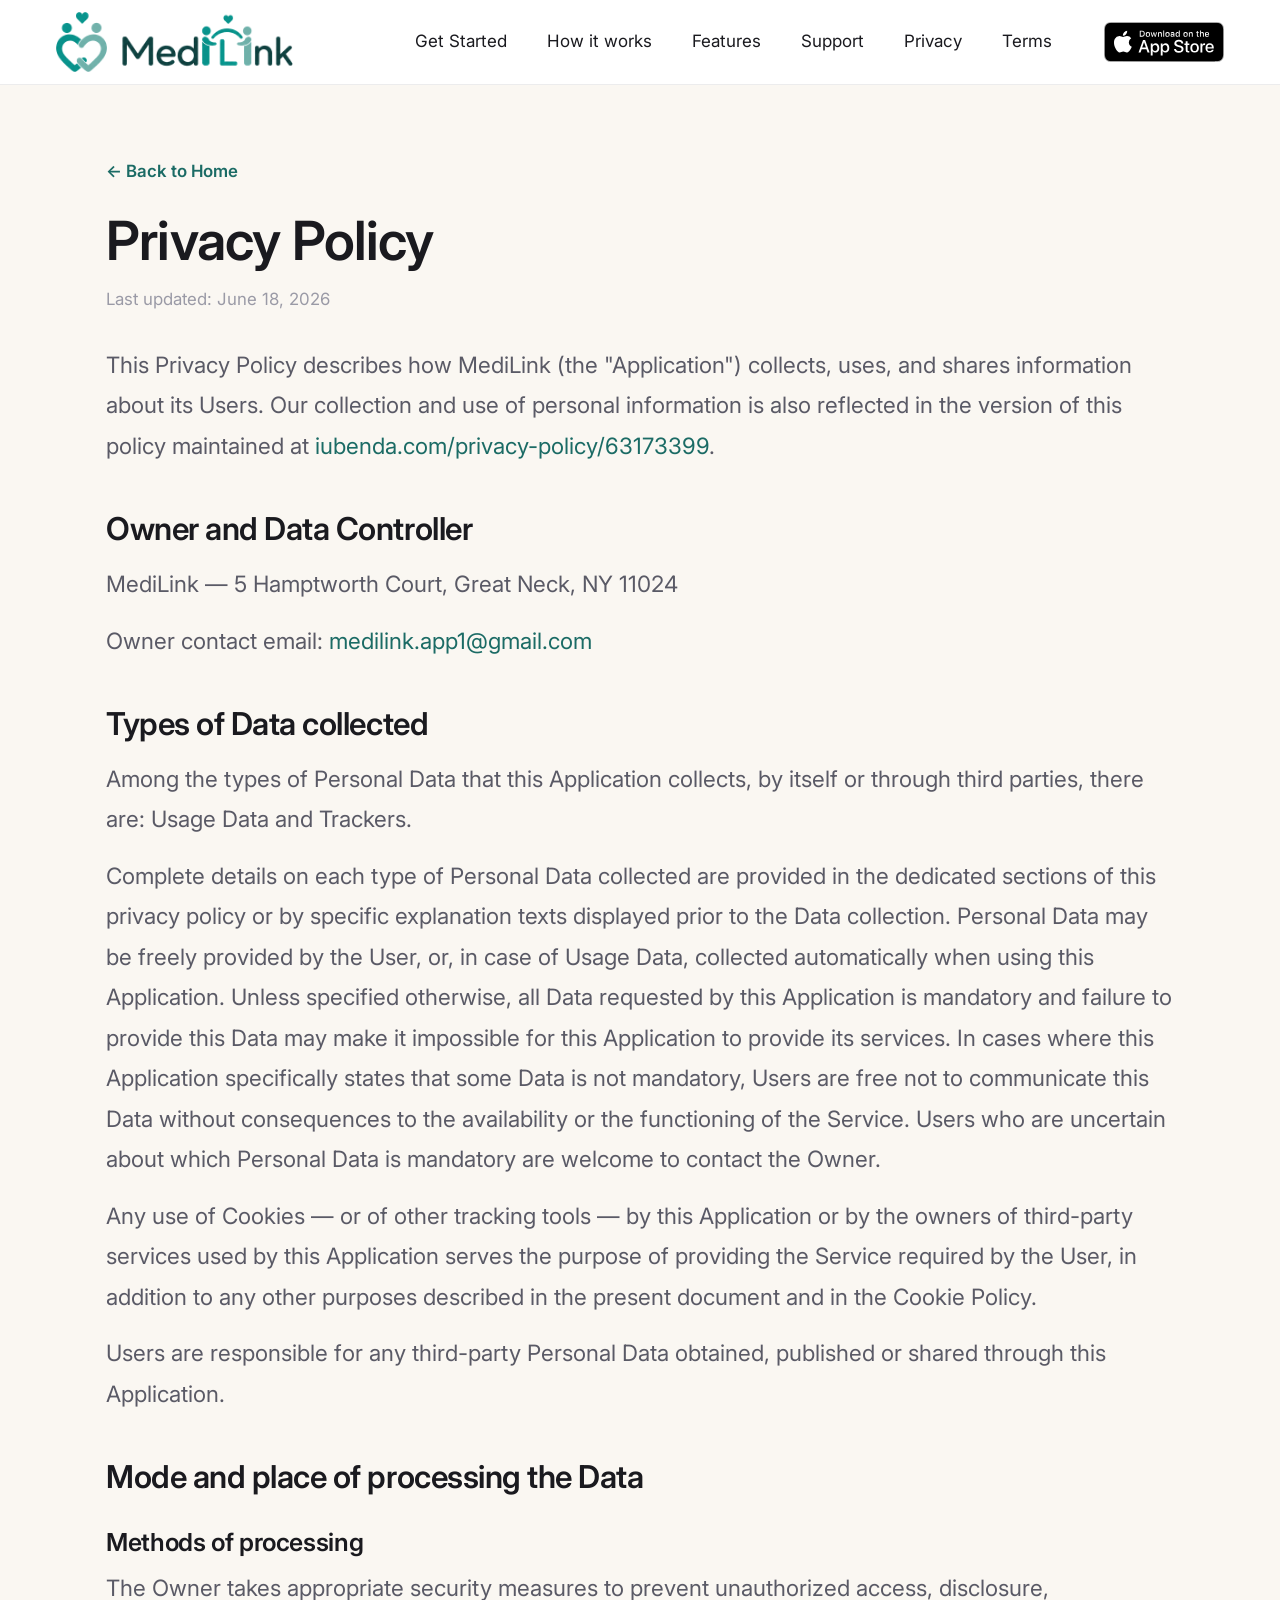
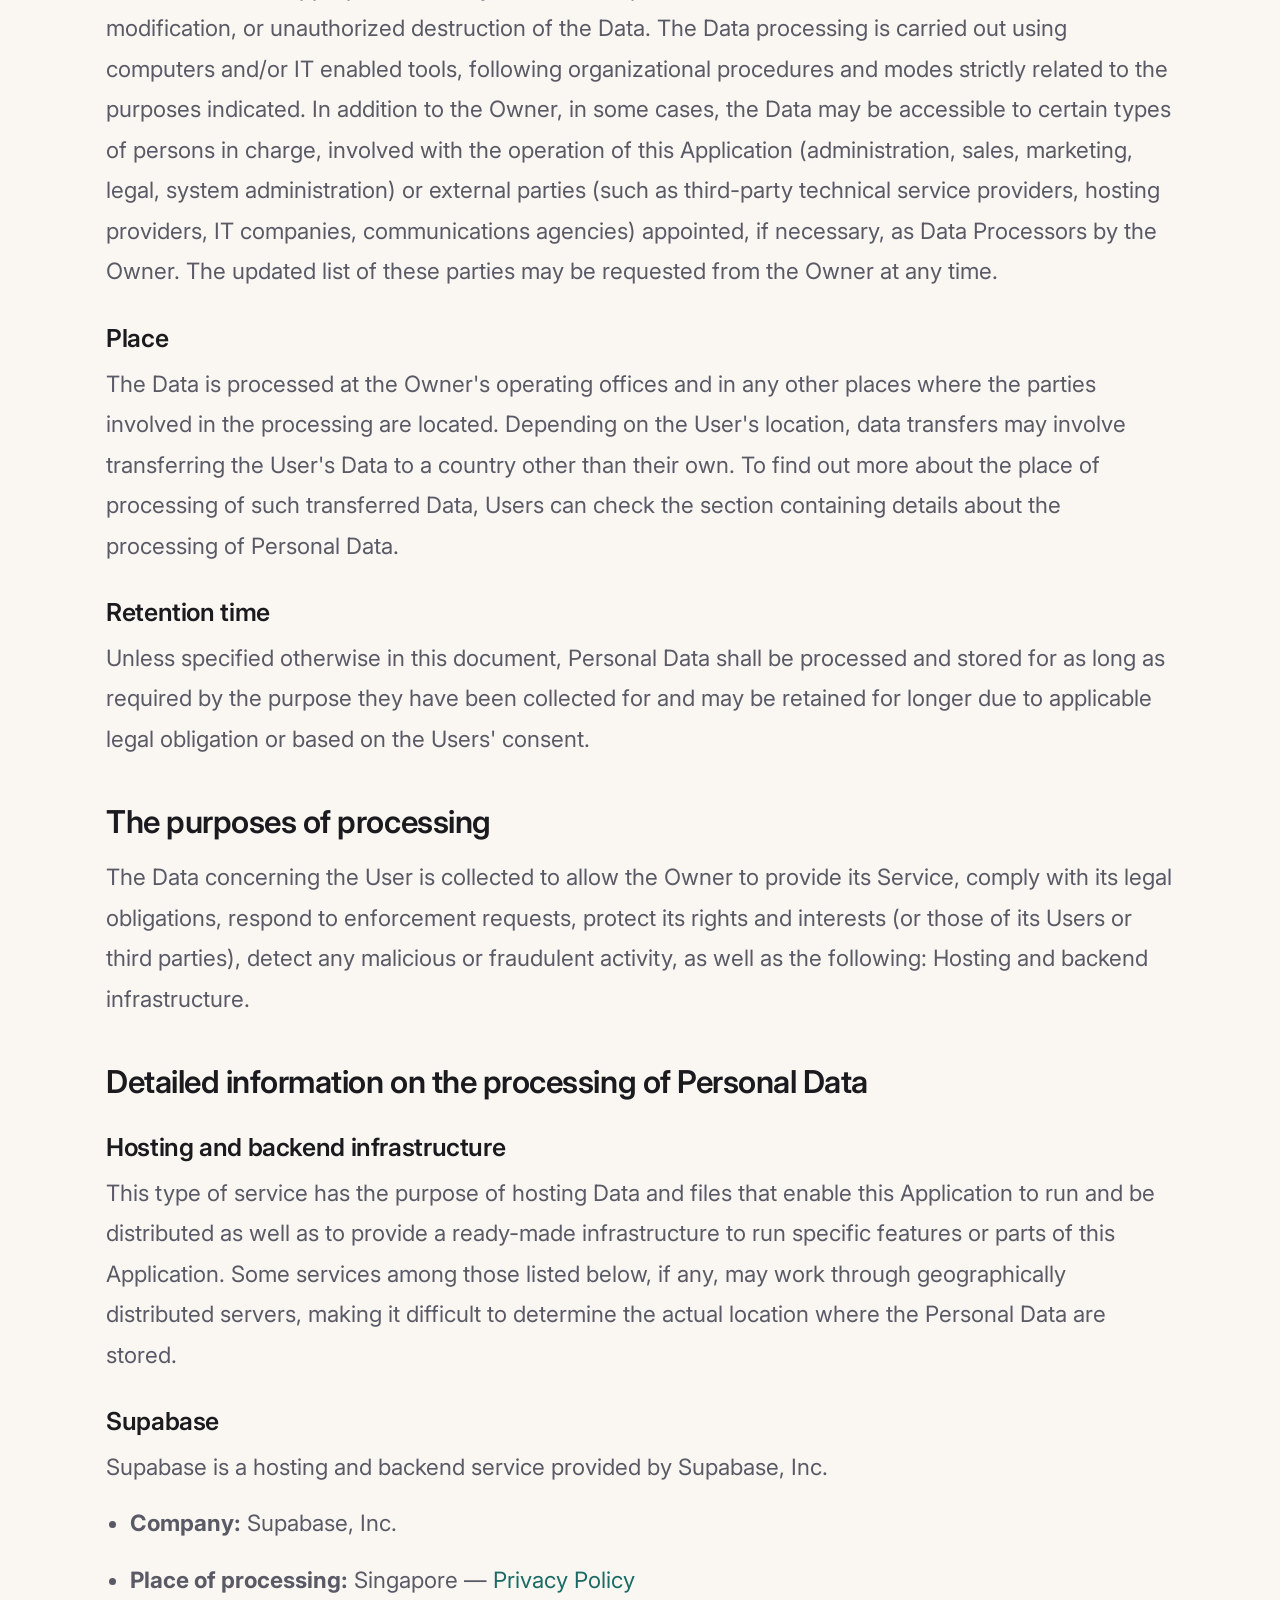
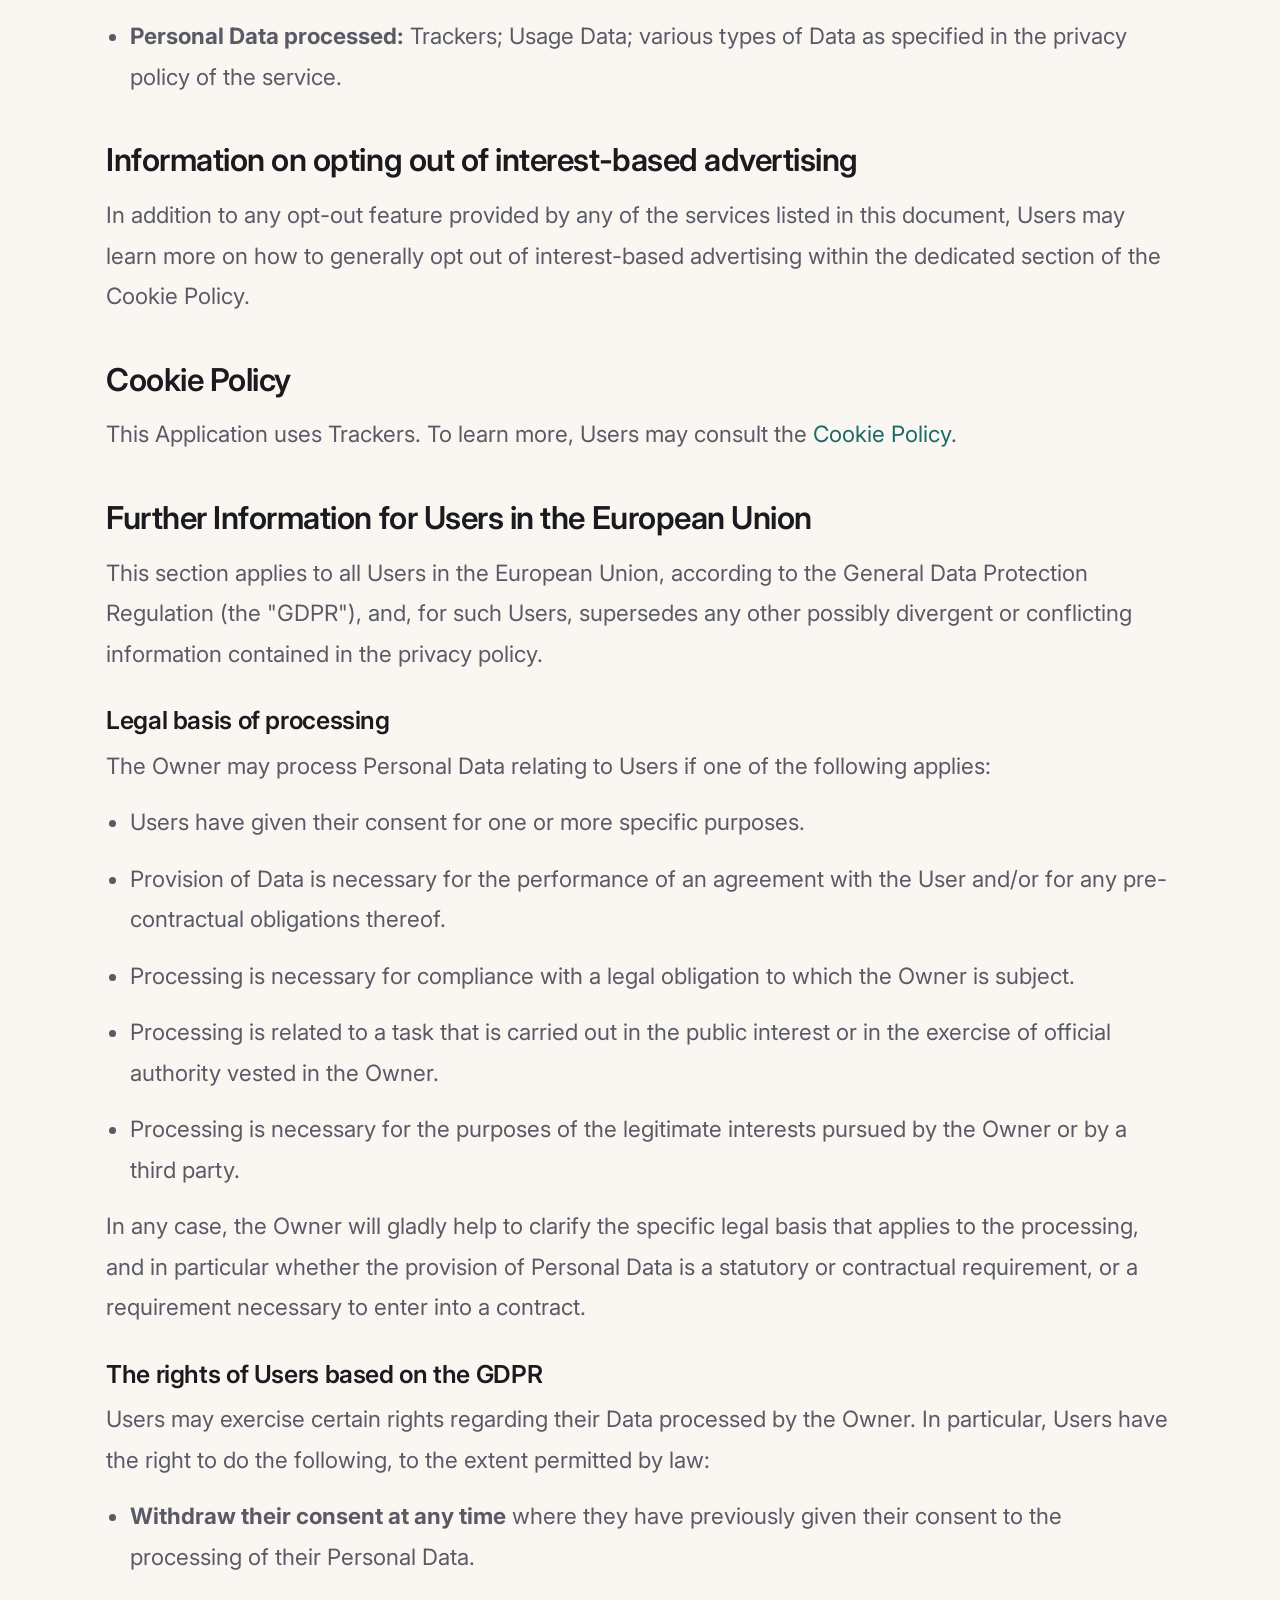
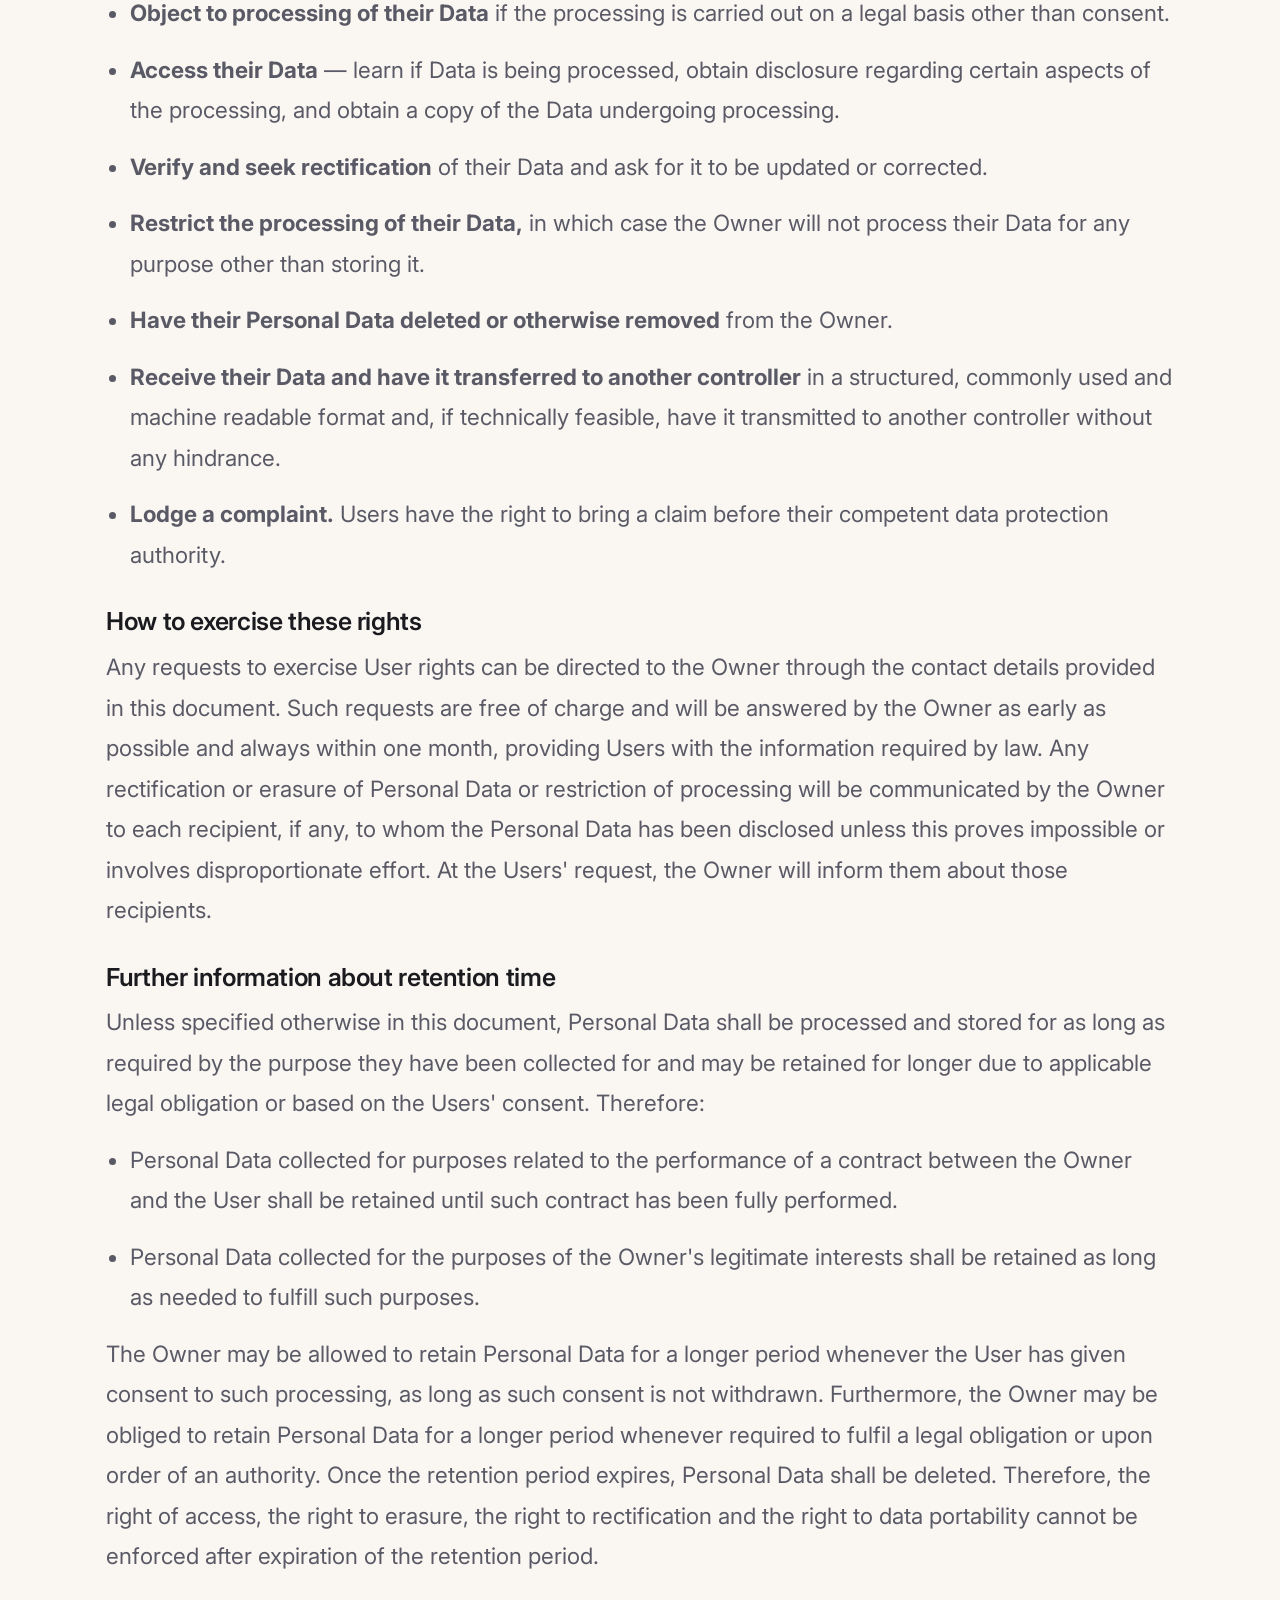
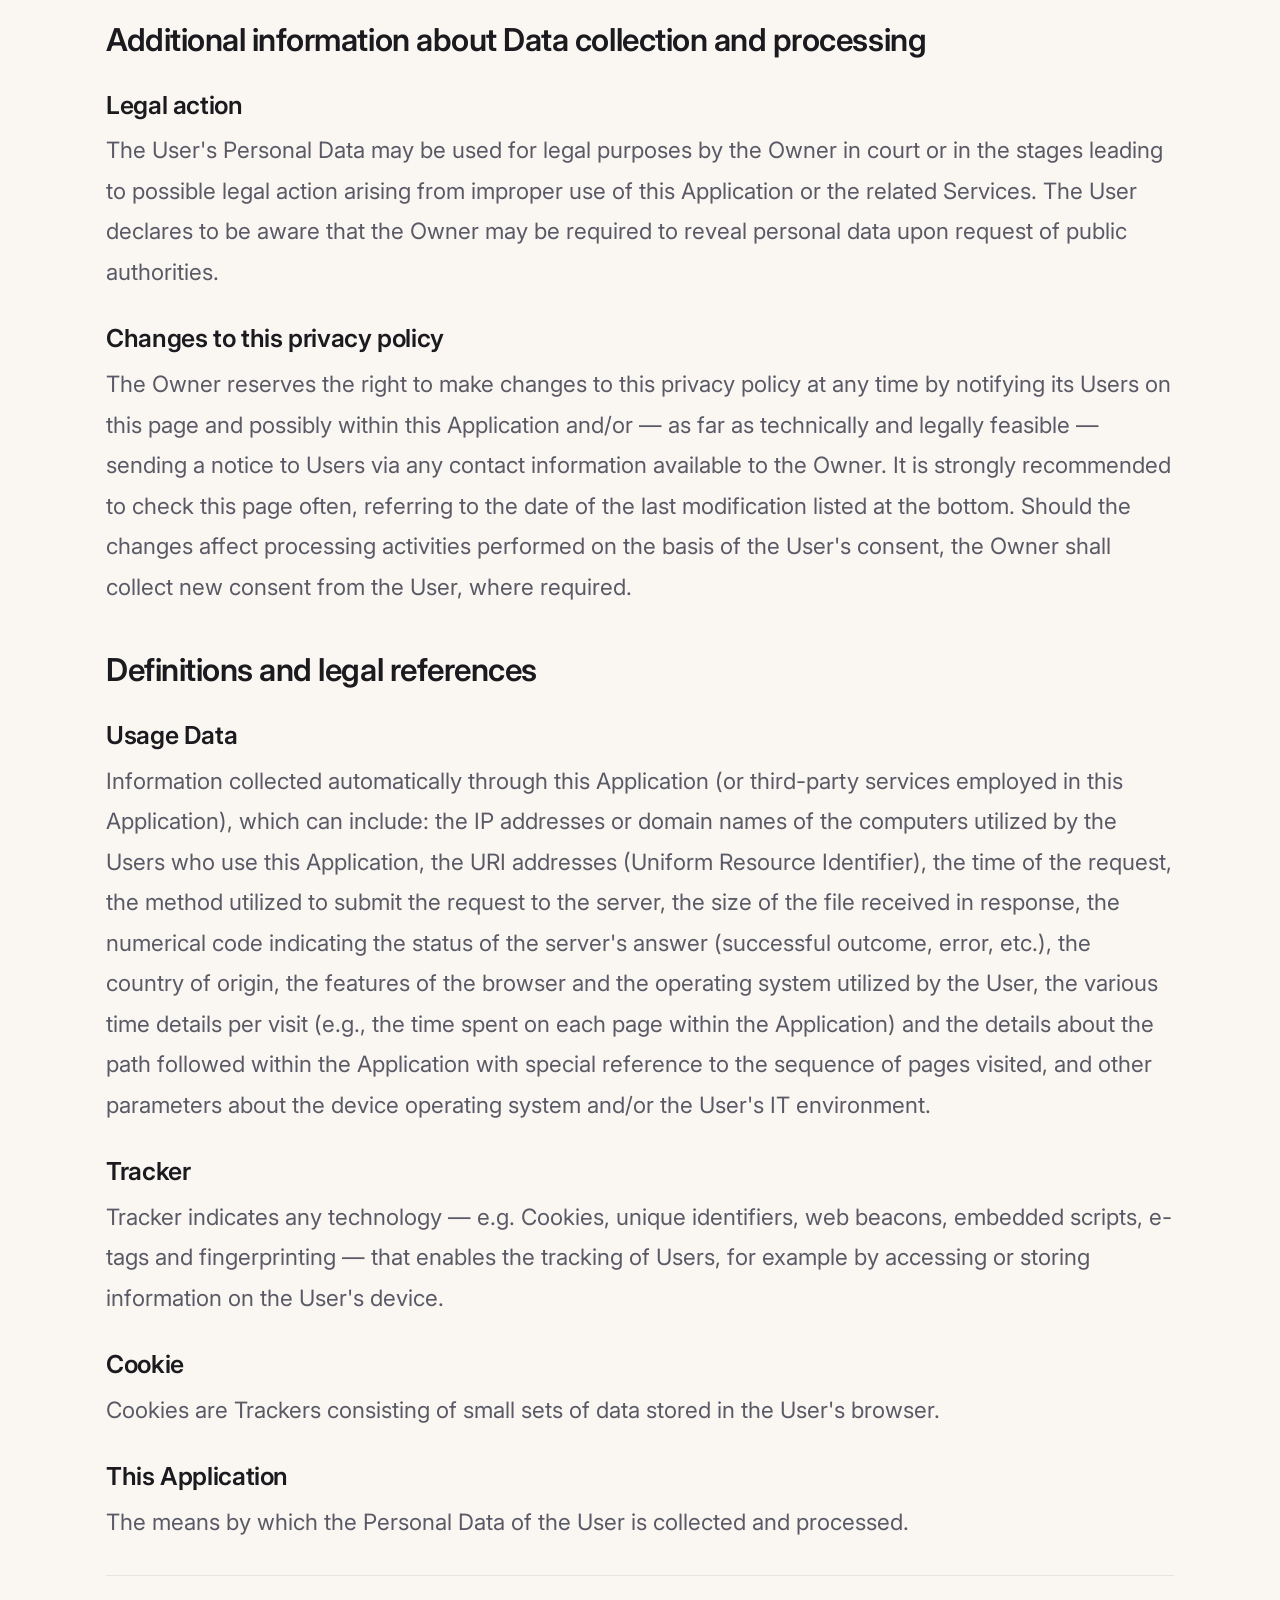
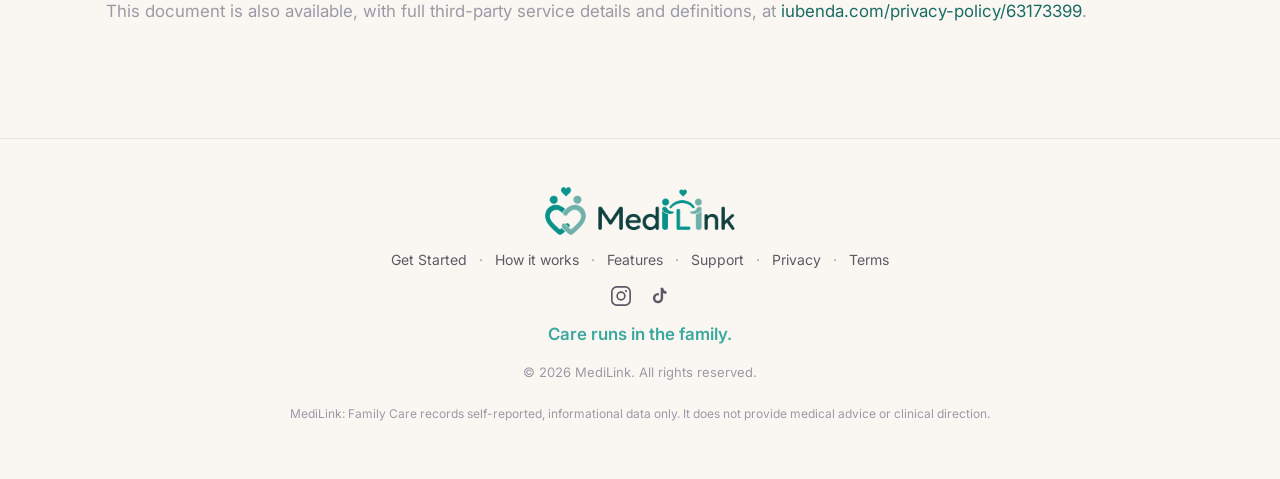
==== privacy.html @ 64e8060a "Initial commit" ====
<!DOCTYPE html>
<html lang="en">
<head>
  <meta charset="UTF-8" />
  <meta name="viewport" content="width=device-width, initial-scale=1.0" />
  <title>Privacy Policy — MediLink: Family Care</title>
  <meta name="description" content="Privacy Policy for MediLink: Family Care." />
  <link rel="preconnect" href="https://fonts.googleapis.com" />
  <link rel="preconnect" href="https://fonts.gstatic.com" crossorigin />
  <link href="https://fonts.googleapis.com/css2?family=DM+Serif+Display:ital@0;1&family=Inter:wght@400;500;600&display=swap" rel="stylesheet" />
  <link rel="stylesheet" href="style.css" />
</head>
<body>

  <!-- ===== Branded header ===== -->
  <header class="site-header">
    <div class="container nav">
      <a href="index.html" class="brand"><img src="logo.png?v=2" alt="MediLink" class="nav-logo"></a>
      <nav class="nav-links">
        <a href="index.html#get-started">Get Started</a>
        <a href="index.html#how">How it works</a>
        <a href="index.html#why">Features</a>
        <a href="support.html">Support</a>
        <a href="privacy.html">Privacy</a>
        <a href="terms.html">Terms</a>
      </nav>
      <a href="index.html#download" class="app-store-badge nav-cta"><img src="app-store-badge.svg" alt="Download on the App Store" style="height: 40px; width: auto; display: block;"></a>
    </div>
  </header>

  <main class="legal-main">
    <a href="index.html" class="back-home">← Back to Home</a>
    <h1>Privacy Policy</h1>
    <p class="legal-meta">Last updated: June 18, 2026</p>

    <div id="legal-content">

      <p>This Privacy Policy describes how MediLink (the "Application") collects, uses, and shares information about its Users. Our collection and use of personal information is also reflected in the version of this policy maintained at <a href="https://www.iubenda.com/privacy-policy/63173399" target="_blank" rel="noopener">iubenda.com/privacy-policy/63173399</a>.</p>

      <h2>Owner and Data Controller</h2>
      <p>MediLink — 5 Hamptworth Court, Great Neck, NY 11024</p>
      <p>Owner contact email: <a href="mailto:medilink.app1@gmail.com">medilink.app1@gmail.com</a></p>

      <h2>Types of Data collected</h2>
      <p>Among the types of Personal Data that this Application collects, by itself or through third parties, there are: Usage Data and Trackers.</p>
      <p>Complete details on each type of Personal Data collected are provided in the dedicated sections of this privacy policy or by specific explanation texts displayed prior to the Data collection. Personal Data may be freely provided by the User, or, in case of Usage Data, collected automatically when using this Application. Unless specified otherwise, all Data requested by this Application is mandatory and failure to provide this Data may make it impossible for this Application to provide its services. In cases where this Application specifically states that some Data is not mandatory, Users are free not to communicate this Data without consequences to the availability or the functioning of the Service. Users who are uncertain about which Personal Data is mandatory are welcome to contact the Owner.</p>
      <p>Any use of Cookies — or of other tracking tools — by this Application or by the owners of third-party services used by this Application serves the purpose of providing the Service required by the User, in addition to any other purposes described in the present document and in the Cookie Policy.</p>
      <p>Users are responsible for any third-party Personal Data obtained, published or shared through this Application.</p>

      <h2>Mode and place of processing the Data</h2>
      <h3>Methods of processing</h3>
      <p>The Owner takes appropriate security measures to prevent unauthorized access, disclosure, modification, or unauthorized destruction of the Data. The Data processing is carried out using computers and/or IT enabled tools, following organizational procedures and modes strictly related to the purposes indicated. In addition to the Owner, in some cases, the Data may be accessible to certain types of persons in charge, involved with the operation of this Application (administration, sales, marketing, legal, system administration) or external parties (such as third-party technical service providers, hosting providers, IT companies, communications agencies) appointed, if necessary, as Data Processors by the Owner. The updated list of these parties may be requested from the Owner at any time.</p>
      <h3>Place</h3>
      <p>The Data is processed at the Owner's operating offices and in any other places where the parties involved in the processing are located. Depending on the User's location, data transfers may involve transferring the User's Data to a country other than their own. To find out more about the place of processing of such transferred Data, Users can check the section containing details about the processing of Personal Data.</p>
      <h3>Retention time</h3>
      <p>Unless specified otherwise in this document, Personal Data shall be processed and stored for as long as required by the purpose they have been collected for and may be retained for longer due to applicable legal obligation or based on the Users' consent.</p>

      <h2>The purposes of processing</h2>
      <p>The Data concerning the User is collected to allow the Owner to provide its Service, comply with its legal obligations, respond to enforcement requests, protect its rights and interests (or those of its Users or third parties), detect any malicious or fraudulent activity, as well as the following: Hosting and backend infrastructure.</p>

      <h2>Detailed information on the processing of Personal Data</h2>
      <h3>Hosting and backend infrastructure</h3>
      <p>This type of service has the purpose of hosting Data and files that enable this Application to run and be distributed as well as to provide a ready-made infrastructure to run specific features or parts of this Application. Some services among those listed below, if any, may work through geographically distributed servers, making it difficult to determine the actual location where the Personal Data are stored.</p>
      <h3>Supabase</h3>
      <p>Supabase is a hosting and backend service provided by Supabase, Inc.</p>
      <ul>
        <li><strong>Company:</strong> Supabase, Inc.</li>
        <li><strong>Place of processing:</strong> Singapore — <a href="https://supabase.com/privacy" target="_blank" rel="noopener">Privacy Policy</a></li>
        <li><strong>Personal Data processed:</strong> Trackers; Usage Data; various types of Data as specified in the privacy policy of the service.</li>
      </ul>

      <h2>Information on opting out of interest-based advertising</h2>
      <p>In addition to any opt-out feature provided by any of the services listed in this document, Users may learn more on how to generally opt out of interest-based advertising within the dedicated section of the Cookie Policy.</p>

      <h2>Cookie Policy</h2>
      <p>This Application uses Trackers. To learn more, Users may consult the <a href="https://www.iubenda.com/privacy-policy/63173399/cookie-policy" target="_blank" rel="noopener">Cookie Policy</a>.</p>

      <h2>Further Information for Users in the European Union</h2>
      <p>This section applies to all Users in the European Union, according to the General Data Protection Regulation (the "GDPR"), and, for such Users, supersedes any other possibly divergent or conflicting information contained in the privacy policy.</p>
      <h3>Legal basis of processing</h3>
      <p>The Owner may process Personal Data relating to Users if one of the following applies:</p>
      <ul>
        <li>Users have given their consent for one or more specific purposes.</li>
        <li>Provision of Data is necessary for the performance of an agreement with the User and/or for any pre-contractual obligations thereof.</li>
        <li>Processing is necessary for compliance with a legal obligation to which the Owner is subject.</li>
        <li>Processing is related to a task that is carried out in the public interest or in the exercise of official authority vested in the Owner.</li>
        <li>Processing is necessary for the purposes of the legitimate interests pursued by the Owner or by a third party.</li>
      </ul>
      <p>In any case, the Owner will gladly help to clarify the specific legal basis that applies to the processing, and in particular whether the provision of Personal Data is a statutory or contractual requirement, or a requirement necessary to enter into a contract.</p>
      <h3>The rights of Users based on the GDPR</h3>
      <p>Users may exercise certain rights regarding their Data processed by the Owner. In particular, Users have the right to do the following, to the extent permitted by law:</p>
      <ul>
        <li><strong>Withdraw their consent at any time</strong> where they have previously given their consent to the processing of their Personal Data.</li>
        <li><strong>Object to processing of their Data</strong> if the processing is carried out on a legal basis other than consent.</li>
        <li><strong>Access their Data</strong> — learn if Data is being processed, obtain disclosure regarding certain aspects of the processing, and obtain a copy of the Data undergoing processing.</li>
        <li><strong>Verify and seek rectification</strong> of their Data and ask for it to be updated or corrected.</li>
        <li><strong>Restrict the processing of their Data,</strong> in which case the Owner will not process their Data for any purpose other than storing it.</li>
        <li><strong>Have their Personal Data deleted or otherwise removed</strong> from the Owner.</li>
        <li><strong>Receive their Data and have it transferred to another controller</strong> in a structured, commonly used and machine readable format and, if technically feasible, have it transmitted to another controller without any hindrance.</li>
        <li><strong>Lodge a complaint.</strong> Users have the right to bring a claim before their competent data protection authority.</li>
      </ul>
      <h3>How to exercise these rights</h3>
      <p>Any requests to exercise User rights can be directed to the Owner through the contact details provided in this document. Such requests are free of charge and will be answered by the Owner as early as possible and always within one month, providing Users with the information required by law. Any rectification or erasure of Personal Data or restriction of processing will be communicated by the Owner to each recipient, if any, to whom the Personal Data has been disclosed unless this proves impossible or involves disproportionate effort. At the Users' request, the Owner will inform them about those recipients.</p>
      <h3>Further information about retention time</h3>
      <p>Unless specified otherwise in this document, Personal Data shall be processed and stored for as long as required by the purpose they have been collected for and may be retained for longer due to applicable legal obligation or based on the Users' consent. Therefore:</p>
      <ul>
        <li>Personal Data collected for purposes related to the performance of a contract between the Owner and the User shall be retained until such contract has been fully performed.</li>
        <li>Personal Data collected for the purposes of the Owner's legitimate interests shall be retained as long as needed to fulfill such purposes.</li>
      </ul>
      <p>The Owner may be allowed to retain Personal Data for a longer period whenever the User has given consent to such processing, as long as such consent is not withdrawn. Furthermore, the Owner may be obliged to retain Personal Data for a longer period whenever required to fulfil a legal obligation or upon order of an authority. Once the retention period expires, Personal Data shall be deleted. Therefore, the right of access, the right to erasure, the right to rectification and the right to data portability cannot be enforced after expiration of the retention period.</p>

      <h2>Additional information about Data collection and processing</h2>
      <h3>Legal action</h3>
      <p>The User's Personal Data may be used for legal purposes by the Owner in court or in the stages leading to possible legal action arising from improper use of this Application or the related Services. The User declares to be aware that the Owner may be required to reveal personal data upon request of public authorities.</p>
      <h3>Changes to this privacy policy</h3>
      <p>The Owner reserves the right to make changes to this privacy policy at any time by notifying its Users on this page and possibly within this Application and/or — as far as technically and legally feasible — sending a notice to Users via any contact information available to the Owner. It is strongly recommended to check this page often, referring to the date of the last modification listed at the bottom. Should the changes affect processing activities performed on the basis of the User's consent, the Owner shall collect new consent from the User, where required.</p>

      <h2>Definitions and legal references</h2>
      <h3>Usage Data</h3>
      <p>Information collected automatically through this Application (or third-party services employed in this Application), which can include: the IP addresses or domain names of the computers utilized by the Users who use this Application, the URI addresses (Uniform Resource Identifier), the time of the request, the method utilized to submit the request to the server, the size of the file received in response, the numerical code indicating the status of the server's answer (successful outcome, error, etc.), the country of origin, the features of the browser and the operating system utilized by the User, the various time details per visit (e.g., the time spent on each page within the Application) and the details about the path followed within the Application with special reference to the sequence of pages visited, and other parameters about the device operating system and/or the User's IT environment.</p>
      <h3>Tracker</h3>
      <p>Tracker indicates any technology — e.g. Cookies, unique identifiers, web beacons, embedded scripts, e-tags and fingerprinting — that enables the tracking of Users, for example by accessing or storing information on the User's device.</p>
      <h3>Cookie</h3>
      <p>Cookies are Trackers consisting of small sets of data stored in the User's browser.</p>
      <h3>This Application</h3>
      <p>The means by which the Personal Data of the User is collected and processed.</p>

      <p class="legal-source">This document is also available, with full third-party service details and definitions, at <a href="https://www.iubenda.com/privacy-policy/63173399" target="_blank" rel="noopener">iubenda.com/privacy-policy/63173399</a>.</p>

    </div>
  </main>

  <!-- ===== Footer ===== -->
  <footer class="site-footer">
    <div class="container footer-inner">
      <div class="footer-brand"><img src="logo.png?v=2" alt="MediLink: Family Care" class="footer-logo" /></div>
      <div class="footer-links">
        <a href="index.html#get-started">Get Started</a>
        <span aria-hidden="true">·</span>
        <a href="index.html#how">How it works</a>
        <span aria-hidden="true">·</span>
        <a href="index.html#why">Features</a>
        <span aria-hidden="true">·</span>
        <a href="support.html">Support</a>
        <span aria-hidden="true">·</span>
        <a href="privacy.html">Privacy</a>
        <span aria-hidden="true">·</span>
        <a href="terms.html">Terms</a>
      </div>
      <div class="footer-social">
        <a href="https://www.instagram.com/medilinkapp_?igsh=MXVrNnhsc3F5cW9yNw%3D%3D&utm_source=qr" target="_blank" rel="noopener" aria-label="MediLink on Instagram">
          <svg viewBox="0 0 24 24" fill="none" xmlns="http://www.w3.org/2000/svg" aria-hidden="true"><rect x="2" y="2" width="20" height="20" rx="5.5" stroke="currentColor" stroke-width="1.8"/><circle cx="12" cy="12" r="4.2" stroke="currentColor" stroke-width="1.8"/><circle cx="17.4" cy="6.6" r="1.2" fill="currentColor"/></svg>
        </a>
        <a href="https://www.tiktok.com/@medilinkapp" target="_blank" rel="noopener" aria-label="MediLink on TikTok">
          <svg viewBox="0 0 24 24" fill="currentColor" xmlns="http://www.w3.org/2000/svg" aria-hidden="true"><path d="M16.5 3c.3 2.1 1.6 3.7 3.7 4v2.6c-1.3.1-2.6-.3-3.7-1v5.7a5.6 5.6 0 1 1-5.6-5.6c.3 0 .6 0 .9.1v2.7a2.9 2.9 0 1 0 2 2.8V3h2.7z"/></svg>
        </a>
      </div>
      <p class="footer-tagline">Care runs in the family.</p>
      <p class="footer-copy">© 2026 MediLink. All rights reserved.</p>
      <p class="disclaimer">MediLink: Family Care records self-reported, informational data only. It does not provide medical advice or clinical direction.</p>
    </div>
  </footer>

</body>
</html>
---- style.css ----
/* ===== MediLink: Family Care — Stylesheet (Cal AI-style redesign) ===== */

:root {
  --accent: #3BA89F;
  --accent-soft: #F0FAF9;
  --accent-ink: #1B6B65;
  --bg: #FAF7F2;
  --ink: #1A1A1F;
  --white: #FFFFFF;
  --text-primary: #1A1A1F;
  --text-secondary: #5A5A66;
  --text-tertiary: #9A9AA6;
  --border: rgba(20, 20, 30, 0.08);
  --border-dark: rgba(255, 255, 255, 0.08);

  --radius: 16px;
  --shadow: 0 1px 3px rgba(20, 20, 30, 0.04), 0 4px 16px rgba(20, 20, 30, 0.04);
  --max-width: 1440px;
}

/* ===== Reset ===== */
*,
*::before,
*::after {
  box-sizing: border-box;
  margin: 0;
  padding: 0;
}

html {
  scroll-behavior: smooth;
  font-size: 18px;
}

body {
  font-family: 'Inter', -apple-system, BlinkMacSystemFont, 'Segoe UI', sans-serif;
  font-weight: 400;
  background-color: var(--bg);
  color: var(--text-primary);
  line-height: 1.6;
  -webkit-font-smoothing: antialiased;
  text-rendering: optimizeLegibility;
}

h1, h2, h3, h4 {
  font-weight: 600;
  line-height: 1.2;
  color: var(--text-primary);
  letter-spacing: -0.015em;
}

p {
  color: var(--text-secondary);
}

a {
  color: var(--accent-ink);
  text-decoration: none;
}

a:hover {
  text-decoration: underline;
}

/* ===== Layout helpers ===== */
.container {
  width: 100%;
  max-width: var(--max-width);
  margin: 0 auto;
  padding: 0 56px;
}

section {
  padding: 80px 0;
}

.section-head {
  max-width: 620px;
  margin: 0 0 48px;
}

.section-head--left {
  text-align: left;
}

.section-head h2 {
  font-size: clamp(1.75rem, 3vw, 2.25rem);
  margin-bottom: 14px;
}

.section-head p {
  font-size: 1.125rem;
}

.eyebrow {
  display: inline-block;
  font-size: 0.8125rem;
  font-weight: 600;
  letter-spacing: 0.04em;
  text-transform: uppercase;
  color: var(--accent-ink);
  background-color: var(--accent-soft);
  padding: 6px 14px;
  border-radius: 999px;
  margin-bottom: 20px;
}

/* ===== Buttons ===== */
.btn {
  display: inline-flex;
  align-items: center;
  justify-content: center;
  gap: 10px;
  font-family: inherit;
  font-weight: 600;
  font-size: 1rem;
  padding: 14px 28px;
  border-radius: 12px;
  border: 1px solid transparent;
  cursor: pointer;
  transition: background-color 0.15s ease, transform 0.05s ease, border-color 0.15s ease, color 0.15s ease;
}

.btn:hover {
  text-decoration: none;
}

.btn-primary {
  background-color: var(--accent);
  color: var(--white);
}

.btn-primary:hover {
  background-color: var(--accent-ink);
}

.btn-primary:active {
  transform: translateY(1px);
}

.btn-outline {
  background-color: transparent;
  color: var(--accent-ink);
  border-color: var(--border);
}

.btn-outline:hover {
  border-color: var(--accent);
  background-color: var(--accent-soft);
}

.btn-cta-light {
  background-color: var(--ink);
  color: var(--white);
}

.btn-cta-light:hover {
  background-color: var(--accent);
  color: var(--white);
}

.btn-hero {
  width: 260px;
  height: 52px;
  font-size: 1rem;
}

.app-store-badge {
  display: inline-block;
  background: transparent;
  border: none;
  padding: 0;
  line-height: 0;
}

.app-store-badge:hover {
  text-decoration: none;
}

/* ===== Site header / nav (white) ===== */
.site-header {
  position: sticky;
  top: 0;
  left: 0;
  right: 0;
  z-index: 50;
  background-color: var(--white);
  border-bottom: 1px solid var(--border);
}

.nav {
  display: flex;
  align-items: center;
  justify-content: space-between;
  height: 84px;
  gap: 40px;
}

.brand {
  display: inline-flex;
  align-items: center;
}

.brand:hover {
  text-decoration: none;
}

.nav-logo {
  height: 60px;
  width: auto;
  display: block;
}

.footer-logo {
  height: 48px;
  width: auto;
  display: block;
}

.nav-links {
  display: flex;
  gap: 40px;
  margin-left: auto;
  margin-right: 12px;
}

.nav-links a {
  font-size: 17px;
  font-weight: 400;
  color: var(--text-primary);
}

.nav-links a:hover {
  color: var(--accent-ink);
  text-decoration: none;
}

.nav-cta {
  font-size: 0.9375rem;
  padding: 10px 20px;
  border-radius: 8px;
}

/* When the nav CTA is an App Store badge, drop the button box entirely. */
.nav-cta.app-store-badge {
  padding: 0;
  border-radius: 0;
  background: transparent;
}

/* ===== Hero (light cream, full-width) ===== */
.hero {
  position: relative;
  background-color: var(--bg);
  min-height: 90vh;
  display: flex;
  align-items: center;
  padding: 64px 0 80px;
  overflow: hidden;
  isolation: isolate;
}

/* Family photo: anchored to the right, cropped to the people */
.hero-photo {
  position: absolute;
  top: 0;
  right: 0;
  height: 100%;
  width: 46%;
  object-fit: cover;
  object-position: center center;
  z-index: 0;
}

/* Soft white fade so the photo blends into the background on the left */
.hero-fade {
  position: absolute;
  top: 0;
  right: 0;
  height: 100%;
  width: 46%;
  z-index: 1;
  pointer-events: none;
  background: linear-gradient(
    to right,
    var(--bg) 0%,
    rgba(250, 247, 242, 0.55) 10%,
    rgba(250, 247, 242, 0) 24%
  );
}

.hero-inner {
  position: relative;
  z-index: 2;
  display: block;
  width: 100%;
}

.hero-copy {
  max-width: min(54%, 760px);
}

.proof-pill {
  display: inline-block;
  background-color: rgba(20, 20, 30, 0.06);
  color: var(--text-primary);
  font-size: 13px;
  border-radius: 999px;
  padding: 6px 16px;
  margin-bottom: 28px;
}

.hero h1 {
  font-family: 'DM Serif Display', Georgia, serif;
  font-weight: 400;
  letter-spacing: -0.01em;
  font-size: clamp(40px, 6vw, 68px);
  line-height: 1.05;
  color: var(--ink);
  margin-bottom: 24px;
}

.hero .subhead {
  font-size: 18px;
  color: var(--text-secondary);
  max-width: 620px;
  margin-bottom: 36px;
}

.hero-cta {
  display: flex;
  flex-direction: column;
  align-items: flex-start;
  gap: 16px;
}

.hero-cta .note {
  font-size: 0.875rem;
  color: var(--text-tertiary);
}

/* ===== Reusable phone frame ===== */
.phone-frame img {
  display: block;
  width: 100%;
  height: auto;
}

.hero-visual {
  display: flex;
  justify-content: center;
}

.phone-frame--hero {
  width: 260px;
  border: 3px solid rgba(255, 255, 255, 0.15);
  border-radius: 40px;
  padding: 8px;
  background-color: #000;
  box-shadow: 0 40px 80px rgba(0, 0, 0, 0.5);
  transform: rotate(2deg);
}

.phone-frame--hero img {
  border-radius: 36px;
}

/* ===== Social proof bar ===== */
.proof-bar {
  background-color: var(--bg);
  border-top: 1px solid var(--border);
  border-bottom: 1px solid var(--border);
  padding: 0;
}

.proof-bar .container {
  height: 64px;
  display: flex;
  align-items: center;
  justify-content: center;
}

.proof-bar p {
  font-size: 14px;
  color: var(--text-secondary);
  text-align: center;
}

/* ===== Why MediLink section (white) ===== */
.why {
  background-color: var(--bg);
}

.why-head {
  text-align: center;
  margin-bottom: 48px;
}

.why-eyebrow {
  display: block;
  font-family: 'Inter', sans-serif;
  font-weight: 600;
  font-size: 22px;
  letter-spacing: 0.1em;
  color: #3BA89F;
  margin-bottom: 16px;
}

.why-title {
  font-family: 'DM Serif Display', Georgia, serif;
  font-weight: 400;
  font-size: 40px;
  line-height: 1.15;
  color: #1A1A1F;
  margin-bottom: 16px;
}

.why-sub {
  font-family: 'Inter', sans-serif;
  font-weight: 400;
  font-size: 17px;
  color: #5A5A66;
  max-width: 520px;
  margin: 0 auto;
}

.why-grid {
  display: grid;
  grid-template-columns: repeat(3, 1fr);
  gap: 24px;
}

.why-card {
  background-color: #FFFFFF;
  border-radius: 20px;
  padding: 36px;
  border: 1px solid rgba(20, 20, 30, 0.08);
  box-shadow: 0 4px 24px rgba(0, 0, 0, 0.06);
  transition: box-shadow 200ms ease, transform 200ms ease;
}

.why-card:hover {
  box-shadow: 0 8px 32px rgba(0, 0, 0, 0.10);
  transform: translateY(-4px);
}

.why-icon {
  display: inline-flex;
  align-items: center;
  justify-content: center;
  width: 56px;
  height: 56px;
  background-color: #F0FAF9;
  border-radius: 14px;
  margin-bottom: 20px;
}

.why-card-title {
  font-family: 'Inter', sans-serif;
  font-weight: 600;
  font-size: 18px;
  color: #1A1A1F;
  margin-bottom: 10px;
}

.why-card-desc {
  font-family: 'Inter', sans-serif;
  font-weight: 400;
  font-size: 15px;
  color: #5A5A66;
  line-height: 1.6;
}

@media (max-width: 768px) {
  .why-grid {
    grid-template-columns: 1fr;
  }

  .why-title {
    font-size: 32px;
  }

  .gs-steps {
    grid-template-columns: 1fr;
    gap: 40px;
    max-width: 360px;
  }

  /* hide the dashed connector when steps stack vertically */
  .gs-steps::before {
    display: none;
  }

  .tm-grid {
    grid-template-columns: 1fr;
    max-width: 440px;
  }
}

/* ===== How it works (cream) ===== */
.how {
  background-color: #FAF7F2;
}

.how-head {
  text-align: left;
  margin-bottom: 48px;
}

.how-eyebrow {
  display: block;
  font-weight: 600;
  font-size: 22px;
  letter-spacing: 0.1em;
  color: #3BA89F;
  margin-bottom: 16px;
}

.how-title {
  font-family: 'DM Serif Display', Georgia, serif;
  font-weight: 400;
  font-size: 40px;
  line-height: 1.15;
  color: #1A1A1F;
  margin-bottom: 16px;
}

.how-sub {
  font-weight: 400;
  font-size: 17px;
  line-height: 1.6;
  color: #5A5A66;
  max-width: 560px;
}

.how-steps {
  display: grid;
  grid-template-columns: repeat(4, 1fr);
  gap: 16px;
  width: 100%;
  margin: 0 auto;
}

.how-step {
  background-color: #FFFFFF;
  border: 1px solid rgba(20, 20, 30, 0.07);
  border-radius: 20px;
  padding: 28px;
  box-shadow: 0 4px 20px rgba(0, 0, 0, 0.05);
}

.how-num {
  display: flex;
  align-items: center;
  justify-content: center;
  width: 40px;
  height: 40px;
  border-radius: 50%;
  background-color: #F0FAF9;
  font-weight: 600;
  font-size: 16px;
  color: #3BA89F;
  margin-bottom: 20px;
}

.how-step-title {
  font-weight: 600;
  font-size: 16px;
  color: #1A1A1F;
  margin-bottom: 10px;
}

.how-step-desc {
  font-weight: 400;
  font-size: 14px;
  line-height: 1.65;
  color: #5A5A66;
}

/* ===== Interactive showcase (white) ===== */
.showcase {
  background-color: var(--bg);
}

.showcase-title {
  font-family: 'DM Serif Display', Georgia, serif;
  font-weight: 400;
  font-size: 40px;
  color: var(--ink);
  text-align: center;
  margin-bottom: 56px;
}

.showcase-grid {
  display: grid;
  grid-template-columns: 1fr 1fr;
  gap: 64px;
  align-items: center;
}

.showcase-visual {
  display: flex;
  flex-direction: column;
  align-items: center;
  gap: 28px;
}

.phone-frame--showcase {
  width: 260px;
  border: 3px solid var(--ink);
  border-radius: 40px;
  padding: 8px;
  background-color: #000;
  box-shadow: 0 32px 64px rgba(0, 0, 0, 0.15);
}

.phone-frame--showcase img {
  border-radius: 34px;
  opacity: 1;
  transition: opacity 200ms ease;
}

.phone-frame--showcase img.is-fading {
  opacity: 0;
}

.showcase-tabs {
  display: flex;
  justify-content: center;
  gap: 8px;
  flex-wrap: wrap;
}

.showcase-tab {
  background: transparent;
  border: 2px solid rgba(20, 20, 30, 0.12);
  border-radius: 999px;
  padding: 8px 20px;
  font-family: inherit;
  font-size: 14px;
  font-weight: 600;
  color: var(--text-secondary);
  cursor: pointer;
  transition: background-color 0.15s ease, border-color 0.15s ease, color 0.15s ease;
}

.showcase-tab:hover {
  border-color: var(--accent);
}

.showcase-tab.is-active {
  background-color: var(--accent);
  border-color: var(--accent);
  color: var(--white);
}

.showcase-playpause {
  display: inline-flex;
  align-items: center;
  justify-content: center;
  width: 38px;
  height: 38px;
  border-radius: 999px;
  border: 2px solid rgba(20, 20, 30, 0.12);
  background: transparent;
  color: var(--text-secondary);
  cursor: pointer;
  transition: background-color 0.15s ease, border-color 0.15s ease, color 0.15s ease;
}

.showcase-playpause:hover {
  border-color: var(--accent);
  color: var(--accent);
}

/* Show pause icon while playing, play icon while paused. */
.showcase-playpause .icon-play { display: block; }
.showcase-playpause .icon-pause { display: none; }
.showcase-playpause.is-playing .icon-play { display: none; }
.showcase-playpause.is-playing .icon-pause { display: block; }

.showcase-copy {
  opacity: 1;
}

.showcase-copy.is-fading {
  opacity: 0;
}

.showcase-headline {
  font-family: 'DM Serif Display', Georgia, serif;
  font-weight: 400;
  font-size: 32px;
  color: var(--ink);
  margin-bottom: 16px;
}

.showcase-desc {
  font-size: 17px;
  font-weight: 400;
  color: var(--text-secondary);
  line-height: 1.7;
  max-width: 420px;
}

/* ===== Features (white) ===== */
.features {
  background-color: var(--bg);
}

.features-inner {
  display: grid;
  grid-template-columns: 0.8fr 1.2fr;
  gap: 56px;
  align-items: start;
}

.features-head {
  margin-bottom: 0;
  position: sticky;
  top: 40px;
}

.feature-list {
  display: grid;
  grid-template-columns: 1fr 1fr;
  column-gap: 40px;
}

.feature-row {
  padding: 20px 0;
  border-top: 1px solid var(--border);
}

.feature-row dt {
  font-size: 17px;
  font-weight: 600;
  color: var(--text-primary);
  margin-bottom: 4px;
}

.feature-row dd {
  font-size: 0.9375rem;
  color: var(--text-secondary);
}

/* ===== Pricing (cream) ===== */
.pricing {
  background-color: var(--bg);
}

/* ===== Pricing header ===== */
.pricing-head {
  text-align: center;
  margin-bottom: 40px;
}

.pricing-eyebrow {
  display: block;
  font-size: 22px;
  font-weight: 600;
  letter-spacing: 0.1em;
  color: var(--accent);
  margin-bottom: 14px;
}

.pricing-title {
  font-family: 'DM Serif Display', Georgia, serif;
  font-weight: 400;
  font-size: 36px;
  color: var(--ink);
}

/* ===== Side-by-side comparison cards ===== */
.pricing-cards {
  display: grid;
  grid-template-columns: 1fr 1fr;
  gap: 16px;
  max-width: 760px;
  margin: 0 auto;
  align-items: start;
}

.plan-card {
  position: relative;
  background-color: var(--white);
  border: 1px solid rgba(20, 20, 30, 0.08);
  border-radius: 16px;
  padding: 32px;
  overflow: hidden;
}

.plan-family {
  border: 2px solid var(--accent);
  padding-top: 36px;
}

/* Accent strip flush with the card's rounded top, clipped by overflow:hidden */
.plan-accent {
  position: absolute;
  top: 0;
  left: 0;
  right: 0;
  height: 4px;
  background-color: var(--accent);
}

.plan-eyebrow {
  display: block;
  font-size: 11px;
  font-weight: 600;
  letter-spacing: 0.1em;
  color: var(--accent);
  margin-bottom: 8px;
}

.plan-label {
  display: block;
  font-size: 13px;
  font-weight: 600;
  letter-spacing: 0.05em;
  color: var(--text-tertiary);
  margin-bottom: 8px;
}

.plan-label-family {
  color: var(--accent);
}

.plan-price {
  font-size: 36px;
  font-weight: 600;
  color: var(--ink);
  line-height: 1.1;
}

.plan-per {
  font-size: 14px;
  font-weight: 400;
  color: var(--text-tertiary);
  margin-left: 2px;
}

.plan-sub {
  font-size: 13px;
  font-weight: 400;
  color: var(--text-tertiary);
  margin-top: 6px;
}

.plan-family .plan-sub {
  font-size: 12px;
  color: var(--text-secondary);
}

.plan-divider {
  height: 1px;
  width: 100%;
  background-color: rgba(20, 20, 30, 0.08);
  margin: 20px 0;
}

.plan-features {
  list-style: none;
  margin: 0 0 20px;
}

.plan-features li {
  position: relative;
  padding-left: 28px;
  margin-bottom: 12px;
  font-size: 15px;
  line-height: 1.4;
}

.plan-features li:last-child {
  margin-bottom: 0;
}

.plan-features li::before {
  position: absolute;
  left: 0;
  font-weight: 600;
}

.plan-features li.incl {
  color: var(--ink);
}

.plan-features li.incl::before {
  content: "✓";
  color: var(--accent);
}

.plan-features li.excl {
  color: var(--text-tertiary);
}

.plan-features li.excl span {
  text-decoration: line-through;
}

.plan-features li.excl::before {
  content: "✕";
  color: #C44545;
}

.plan-trust {
  font-size: 12px;
  font-weight: 400;
  color: var(--text-secondary);
  text-align: center;
  margin-bottom: 16px;
}

.plan-cta {
  display: flex;
  align-items: center;
  justify-content: center;
  width: 100%;
  height: 44px;
  border-radius: 10px;
  font-size: 14px;
  font-weight: 600;
}

.plan-cta:hover {
  text-decoration: none;
}

.plan-cta-basic {
  background-color: transparent;
  border: 1px solid rgba(20, 20, 30, 0.15);
  color: var(--text-secondary);
}

.plan-cta-family {
  background-color: var(--accent);
  color: var(--white);
  transition: background-color 0.15s ease;
}

.plan-cta-family:hover {
  background-color: var(--accent-ink);
}

.plan-fineprint {
  font-size: 11px;
  font-weight: 400;
  color: var(--text-tertiary);
  text-align: center;
  margin-top: 8px;
}

/* ===== Bottom CTA (light cream) ===== */
.cta-final {
  background-color: var(--bg);
  padding: 120px 0;
}

.cta-inner {
  max-width: 560px;
  margin: 0 auto;
  text-align: center;
}

.cta-final h2 {
  font-family: 'DM Serif Display', Georgia, serif;
  font-weight: 400;
  font-size: clamp(2rem, 5vw, 48px);
  color: var(--ink);
  margin-bottom: 12px;
}

.cta-final .tagline {
  font-size: 18px;
  font-weight: 600;
  color: var(--accent);
  margin-bottom: 32px;
}

.cta-final .btn-hero {
  margin: 0 auto;
}

/* ===== Footer (light cream, blends with CTA) ===== */
.site-footer {
  background-color: var(--bg);
  padding: 48px 0 56px;
  border-top: 1px solid var(--border);
}

.footer-inner {
  display: flex;
  flex-direction: column;
  align-items: center;
  gap: 14px;
  text-align: center;
}

.footer-links {
  display: flex;
  gap: 12px;
  align-items: center;
  font-size: 14px;
}

.footer-links a {
  color: var(--text-secondary);
}

.footer-links span {
  color: var(--text-tertiary);
}

.footer-social {
  display: flex;
  gap: 16px;
  align-items: center;
}

.footer-social a {
  color: var(--text-secondary);
  display: inline-flex;
  transition: color 0.2s ease;
}

.footer-social a:hover {
  color: var(--accent);
}

.footer-social svg {
  width: 22px;
  height: 22px;
  display: block;
}

.footer-tagline {
  font-size: 0.9375rem;
  color: var(--accent);
  font-weight: 600;
}

.footer-copy {
  font-size: 13px;
  color: var(--text-tertiary);
}

.disclaimer {
  max-width: 720px;
  margin: 8px auto 0;
  font-size: 12px;
  color: var(--text-tertiary);
  text-align: center;
  line-height: 1.5;
}

/* ===== Legal pages ===== */
.legal-main {
  max-width: 1180px;
  margin: 0 auto;
  padding: 72px 56px 96px;
}

.legal-main h1 {
  font-size: 3rem;
  margin-bottom: 12px;
}

.legal-meta {
  font-size: 0.9375rem;
  color: var(--text-tertiary);
  margin-bottom: 32px;
}

.back-home {
  display: inline-flex;
  align-items: center;
  gap: 6px;
  font-size: 0.9375rem;
  font-weight: 600;
  margin-bottom: 24px;
}

#legal-content {
  font-size: 1.25rem;
  line-height: 1.8;
  color: var(--text-secondary);
}

#legal-content h2 {
  font-size: 1.75rem;
  margin: 44px 0 16px;
  color: var(--text-primary);
}

.legal-source {
  margin-top: 32px;
  padding-top: 20px;
  border-top: 1px solid var(--border);
  font-size: 0.9375rem;
  color: var(--text-tertiary);
}

.legal-callout {
  background-color: var(--accent-soft);
  border-left: 3px solid var(--accent);
  border-radius: 8px;
  padding: 16px 18px;
  margin: 0 0 20px;
  font-size: 0.9375rem;
  font-weight: 600;
  color: var(--accent-ink);
  line-height: 1.5;
}

#legal-content h3 {
  font-size: 1.375rem;
  margin: 32px 0 10px;
  color: var(--text-primary);
}

#legal-content p,
#legal-content li {
  margin-bottom: 16px;
}

#legal-content ul,
#legal-content ol {
  padding-left: 24px;
  margin-bottom: 12px;
}

/* ===== Motion System ===== */

/* Hero — staggered entry on page load */
.hero-copy > * {
  opacity: 0;
  transform: translateY(20px);
  animation: ml-fade-up 0.55s cubic-bezier(0.22, 1, 0.36, 1) forwards;
  backface-visibility: hidden;
  -webkit-backface-visibility: hidden;
}
.hero-copy > *:nth-child(1) { animation-delay: 0.05s; }
.hero-copy > *:nth-child(2) { animation-delay: 0.15s; }
.hero-copy > *:nth-child(3) { animation-delay: 0.25s; }
.hero-copy > *:nth-child(4) { animation-delay: 0.35s; }

.hero-visual {
  opacity: 0;
  transform: translateY(24px);
  animation: ml-fade-up 0.65s cubic-bezier(0.22, 1, 0.36, 1) 0.2s forwards;
}

@keyframes ml-fade-up {
  to { opacity: 1; transform: translateY(0); }
}

/* Scroll-reveal base — Jakub materialise recipe: opacity + translateY + blur */
.ml-reveal {
  opacity: 0;
  transform: translateY(18px);
  filter: blur(4px);
  transition:
    opacity 0.55s cubic-bezier(0.22, 1, 0.36, 1),
    transform 0.55s cubic-bezier(0.22, 1, 0.36, 1),
    filter 0.55s cubic-bezier(0.22, 1, 0.36, 1);
}
.ml-reveal.is-visible {
  opacity: 1;
  transform: translateY(0);
  filter: blur(0px);
}

/* Why-card icons: scale pop after card materialises */
.why-card.ml-reveal .why-icon {
  opacity: 0;
  transform: scale(0.75);
  transition: opacity 0.35s ease 0.22s, transform 0.45s cubic-bezier(0.34, 1.56, 0.64, 1) 0.22s;
}
.why-card.is-visible .why-icon {
  opacity: 1;
  transform: scale(1);
}

/* Feature row: border draws left-to-right on reveal */
.feature-row {
  position: relative;
}
.feature-row::before {
  content: '';
  position: absolute;
  top: 0; left: 0; right: 0;
  height: 1px;
  background: var(--accent);
  transform: scaleX(0);
  transform-origin: left center;
  transition: transform 0.55s cubic-bezier(0.22, 1, 0.36, 1);
  opacity: 0.5;
}
.feature-row.is-visible::before {
  transform: scaleX(1);
}

/* Pricing feature list items: stagger slide-in when card reveals */
.plan-card.ml-reveal .plan-features li {
  opacity: 0;
  transform: translateX(-10px);
}
.plan-card.ml-reveal .plan-features li:nth-child(1) { transition: opacity 0.3s ease 0.18s, transform 0.3s cubic-bezier(0.22, 1, 0.36, 1) 0.18s; }
.plan-card.ml-reveal .plan-features li:nth-child(2) { transition: opacity 0.3s ease 0.23s, transform 0.3s cubic-bezier(0.22, 1, 0.36, 1) 0.23s; }
.plan-card.ml-reveal .plan-features li:nth-child(3) { transition: opacity 0.3s ease 0.28s, transform 0.3s cubic-bezier(0.22, 1, 0.36, 1) 0.28s; }
.plan-card.ml-reveal .plan-features li:nth-child(4) { transition: opacity 0.3s ease 0.33s, transform 0.3s cubic-bezier(0.22, 1, 0.36, 1) 0.33s; }
.plan-card.ml-reveal .plan-features li:nth-child(5) { transition: opacity 0.3s ease 0.38s, transform 0.3s cubic-bezier(0.22, 1, 0.36, 1) 0.38s; }
.plan-card.ml-reveal .plan-features li:nth-child(6) { transition: opacity 0.3s ease 0.43s, transform 0.3s cubic-bezier(0.22, 1, 0.36, 1) 0.43s; }
.plan-card.is-visible .plan-features li {
  opacity: 1;
  transform: translateX(0);
}

/* Nav: scroll-driven elevation */
.site-header {
  transition: box-shadow 0.3s cubic-bezier(0.22, 1, 0.36, 1);
}
.site-header.has-shadow {
  box-shadow: 0 1px 0 var(--border), 0 4px 20px rgba(20, 20, 30, 0.07);
}

/* Nav links: animated accent underline on hover */
.nav-links a {
  position: relative;
}
.nav-links a::after {
  content: '';
  position: absolute;
  left: 0;
  bottom: -3px;
  width: 100%;
  height: 1.5px;
  background: var(--accent);
  transform: scaleX(0);
  transform-origin: left center;
  transition: transform 0.22s cubic-bezier(0.22, 1, 0.36, 1);
}
.nav-links a:hover {
  text-decoration: none;
}
.nav-links a:hover::after {
  transform: scaleX(1);
}

/* App Store badge: subtle lift on hover */
.app-store-badge {
  transition: transform 0.2s cubic-bezier(0.22, 1, 0.36, 1), filter 0.2s ease;
}
.app-store-badge:hover {
  transform: translateY(-2px);
  filter: brightness(1.04);
  text-decoration: none;
}

/* Showcase copy: add translateY to the existing opacity fade */
.showcase-copy {
  transition: opacity 0.22s ease, transform 0.22s cubic-bezier(0.22, 1, 0.36, 1);
}
.showcase-copy.is-fading {
  opacity: 0;
  transform: translateY(6px);
}

/* Plan CTA basic: hover feedback */
.plan-cta-basic {
  transition: background-color 0.15s ease, border-color 0.15s ease, color 0.15s ease;
}
.plan-cta-basic:hover {
  border-color: rgba(20, 20, 30, 0.25);
  color: var(--text-primary);
}

/* ===== Reduced-motion override — mandatory ===== */
@media (prefers-reduced-motion: reduce) {
  *,
  *::before,
  *::after {
    animation-duration: 0.01ms !important;
    animation-delay: 0.01ms !important;
    animation-iteration-count: 1 !important;
    transition-duration: 0.01ms !important;
    transition-delay: 0ms !important;
  }
  /* Ensure all animated elements resolve immediately to final state */
  .hero-copy > *,
  .hero-visual,
  .ml-reveal,
  .why-card.ml-reveal .why-icon,
  .plan-card.ml-reveal .plan-features li {
    opacity: 1 !important;
    transform: none !important;
    filter: none !important;
  }
  .feature-row::before {
    transform: scaleX(1) !important;
  }
}

/* ===== How to Get Started (white) ===== */
.getstarted {
  background-color: var(--bg);
}

.getstarted-head {
  text-align: center;
  margin-bottom: 56px;
}

.gs-eyebrow {
  display: block;
  font-weight: 600;
  font-size: 22px;
  letter-spacing: 0.1em;
  color: #3BA89F;
  margin-bottom: 16px;
}

.gs-title {
  font-family: 'DM Serif Display', Georgia, serif;
  font-weight: 400;
  font-size: 36px;
  color: #1A1A1F;
  margin-bottom: 16px;
}

.gs-sub {
  font-weight: 400;
  font-size: 17px;
  color: #5A5A66;
  max-width: 480px;
  margin: 0 auto;
}

.gs-steps {
  position: relative;
  display: grid;
  grid-template-columns: repeat(3, 1fr);
  gap: 32px;
  max-width: 860px;
  margin: 0 auto;
}

/* Dashed connector aligned to the vertical center of the icon containers */
.gs-steps::before {
  content: "";
  position: absolute;
  top: 70px;
  left: 16.66%;
  right: 16.66%;
  border-top: 2px dashed rgba(59, 168, 159, 0.25);
  z-index: 0;
}

.gs-step {
  position: relative;
  z-index: 1;
  text-align: center;
}

.gs-bignum {
  display: block;
  font-family: 'DM Serif Display', Georgia, serif;
  font-weight: 400;
  font-size: 64px;
  line-height: 1;
  color: #F0FAF9;
  margin-bottom: -20px;
}

.gs-icon {
  position: relative;
  display: inline-flex;
  align-items: center;
  justify-content: center;
  width: 52px;
  height: 52px;
  background-color: #F0FAF9;
  border-radius: 14px;
  margin-bottom: 20px;
}

.gs-step-title {
  font-weight: 600;
  font-size: 17px;
  color: #1A1A1F;
  margin-bottom: 8px;
}

.gs-step-desc {
  font-weight: 400;
  font-size: 14px;
  line-height: 1.6;
  color: #5A5A66;
  max-width: 240px;
  margin: 0 auto;
}

.gs-cta {
  text-align: center;
  margin-top: 40px;
}

.gs-cta .app-store-badge {
  display: inline-block;
}

/* ===== Testimonials (cream) ===== */
.testimonials {
  background-color: #FAF7F2;
}

.tm-head {
  text-align: center;
  margin-bottom: 48px;
}

.tm-eyebrow {
  display: block;
  font-weight: 600;
  font-size: 22px;
  letter-spacing: 0.1em;
  color: #3BA89F;
  margin-bottom: 16px;
}

.tm-title {
  font-family: 'DM Serif Display', Georgia, serif;
  font-weight: 400;
  font-size: 36px;
  color: #1A1A1F;
  margin-bottom: 16px;
}

.tm-sub {
  font-weight: 400;
  font-size: 17px;
  color: #5A5A66;
}

.tm-grid {
  display: grid;
  grid-template-columns: repeat(3, 1fr);
  gap: 24px;
  max-width: 960px;
  margin: 0 auto;
}

.tm-card {
  background-color: #FFFFFF;
  border: 1px solid rgba(20, 20, 30, 0.06);
  border-radius: 16px;
  padding: 32px;
  box-shadow: 0 4px 16px rgba(0, 0, 0, 0.05);
}

.tm-quotemark {
  display: block;
  font-family: 'DM Serif Display', Georgia, serif;
  font-size: 64px;
  line-height: 0.5;
  color: #1A1A1F;
  margin-bottom: 8px;
}

.tm-stars {
  display: block;
  font-size: 14px;
  color: #D4A747;
  margin-bottom: 12px;
}

.tm-quote {
  font-weight: 400;
  font-size: 15px;
  line-height: 1.7;
  font-style: italic;
  color: #5A5A66;
}

.tm-name {
  font-weight: 600;
  font-size: 14px;
  color: #1A1A1F;
  margin-top: 20px;
}

.tm-role {
  font-weight: 400;
  font-size: 13px;
  color: #9A9AA6;
}

.tm-disclaimer {
  text-align: center;
  font-weight: 400;
  font-size: 12px;
  color: #9A9AA6;
  margin-top: 24px;
}

/* ===== Features grid (white) ===== */
.featuresgrid {
  background-color: #FAF7F2;
}

.fg-head {
  text-align: center;
  margin-bottom: 48px;
}

.fg-eyebrow {
  display: block;
  font-weight: 600;
  font-size: 22px;
  letter-spacing: 0.1em;
  color: #3BA89F;
  margin-bottom: 16px;
}

.fg-title {
  font-family: 'DM Serif Display', Georgia, serif;
  font-weight: 400;
  font-size: 36px;
  color: #1A1A1F;
  margin-bottom: 16px;
}

.fg-sub {
  font-weight: 400;
  font-size: 17px;
  color: #5A5A66;
  max-width: 520px;
  margin: 0 auto;
}

.fg-grid {
  display: grid;
  grid-template-columns: repeat(3, 1fr);
  gap: 24px;
  max-width: 1000px;
  margin: 48px auto 0;
}

.fg-card {
  display: flex;
  flex-direction: column;
  align-items: flex-start;
  text-align: left;
  width: 100%;
  font-family: inherit;
  background-color: #FFFFFF;
  border: 1px solid rgba(20, 20, 30, 0.06);
  border-radius: 16px;
  padding: 28px;
  cursor: pointer;
  transition: background-color 200ms ease, border-color 200ms ease, transform 200ms ease, box-shadow 200ms ease;
}

.fg-card:hover {
  background-color: #F0FAF9;
  border-color: rgba(59, 168, 159, 0.2);
  transform: translateY(-3px);
  box-shadow: 0 10px 28px rgba(59, 168, 159, 0.12);
}

.fg-card:focus-visible {
  outline: 2px solid var(--accent);
  outline-offset: 2px;
}

.fg-more {
  margin-top: 16px;
  font-size: 13px;
  font-weight: 600;
  color: #3BA89F;
  opacity: 0;
  transform: translateX(-4px);
  transition: opacity 200ms ease, transform 200ms ease;
}

.fg-card:hover .fg-more,
.fg-card:focus-visible .fg-more {
  opacity: 1;
  transform: translateX(0);
}

/* ===== Feature detail modal ===== */
.fg-modal {
  position: fixed;
  inset: 0;
  z-index: 200;
  display: none;
  align-items: center;
  justify-content: center;
  padding: 24px;
}

.fg-modal.is-open {
  display: flex;
}

.fg-modal-overlay {
  position: absolute;
  inset: 0;
  background-color: rgba(20, 20, 30, 0.45);
  backdrop-filter: blur(2px);
  animation: fgFade 200ms ease;
}

.fg-modal-box {
  position: relative;
  z-index: 1;
  width: 100%;
  max-width: 480px;
  background-color: #FFFFFF;
  border-radius: 20px;
  padding: 36px;
  box-shadow: 0 24px 64px rgba(20, 20, 30, 0.25);
  animation: fgPop 220ms ease;
}

@keyframes fgFade {
  from { opacity: 0; }
  to   { opacity: 1; }
}

@keyframes fgPop {
  from { opacity: 0; transform: translateY(12px) scale(0.98); }
  to   { opacity: 1; transform: translateY(0) scale(1); }
}

.fg-modal-close {
  position: absolute;
  top: 16px;
  right: 16px;
  width: 36px;
  height: 36px;
  border: none;
  background: transparent;
  font-size: 26px;
  line-height: 1;
  color: #9A9AA6;
  cursor: pointer;
  border-radius: 8px;
  transition: background-color 150ms ease, color 150ms ease;
}

.fg-modal-close:hover {
  background-color: #F0FAF9;
  color: #1A1A1F;
}

.fg-modal-icon {
  display: inline-flex;
  align-items: center;
  justify-content: center;
  width: 56px;
  height: 56px;
  background-color: #F0FAF9;
  border-radius: 14px;
  margin-bottom: 20px;
}

.fg-modal-title {
  font-family: 'DM Serif Display', Georgia, serif;
  font-weight: 400;
  font-size: 26px;
  color: #1A1A1F;
  margin-bottom: 14px;
}

.fg-modal-body {
  font-size: 15px;
  line-height: 1.7;
  color: #5A5A66;
  margin-bottom: 20px;
}

.fg-modal-note {
  font-size: 13px;
  line-height: 1.6;
  color: #9A9AA6;
  padding-top: 16px;
  border-top: 1px solid rgba(20, 20, 30, 0.08);
}

.fg-icon {
  display: inline-flex;
  align-items: center;
  justify-content: center;
  width: 48px;
  height: 48px;
  background-color: #FFFFFF;
  border: 1px solid rgba(20, 20, 30, 0.08);
  border-radius: 12px;
  margin-bottom: 16px;
}

.fg-card-title {
  font-weight: 600;
  font-size: 16px;
  color: #1A1A1F;
  margin-bottom: 10px;
}

.fg-card-desc {
  font-weight: 400;
  font-size: 14px;
  line-height: 1.65;
  color: #5A5A66;
}

.fg-disclaimer {
  text-align: center;
  font-weight: 400;
  font-size: 12px;
  color: #9A9AA6;
  margin-top: 32px;
}

.fg-cta {
  text-align: center;
}

.fg-cta .app-store-badge {
  display: inline-block;
}

/* Features grid — 2 columns on tablet */
@media (max-width: 900px) {
  .fg-grid {
    grid-template-columns: repeat(2, 1fr);
  }
}

/* Features grid — single column on mobile */
@media (max-width: 600px) {
  .fg-grid {
    grid-template-columns: 1fr;
  }
}

/* ===== Responsive ===== */
@media (max-width: 960px) {
  .hero-inner,
  .problem-inner,
  .features-inner {
    grid-template-columns: 1fr;
  }

  .hero-inner {
    gap: 48px;
  }

  .problem-inner {
    gap: 24px;
  }

  .features-inner {
    gap: 32px;
  }

  .features-head {
    position: static;
  }

  .pricing-cards {
    grid-template-columns: 1fr;
    max-width: 420px;
  }
}

@media (max-width: 768px) {
  .nav-links {
    display: none;
  }

  /* Hero: single column, photo behind centered text */
  .hero {
    min-height: 0;
    padding: 48px 0 56px;
    text-align: center;
  }

  .hero-photo {
    width: 100%;
    object-position: 70% center;
  }

  /* Top-to-bottom fade on mobile so text stays readable over the photo */
  .hero-fade {
    width: 100%;
    background: linear-gradient(
      to bottom,
      rgba(250, 247, 242, 0.92) 0%,
      rgba(250, 247, 242, 0.78) 45%,
      rgba(250, 247, 242, 0.4) 100%
    );
  }

  .hero-inner {
    grid-template-columns: 1fr;
  }

  .hero-copy {
    display: flex;
    flex-direction: column;
    align-items: center;
  }

  .hero .subhead {
    margin-left: auto;
    margin-right: auto;
  }

  .hero-cta {
    align-items: center;
  }

  /* Showcase: single column, phone on top */
  .showcase-grid {
    grid-template-columns: 1fr;
    gap: 32px;
  }

  .showcase-copy {
    text-align: center;
  }

  .showcase-desc {
    margin-left: auto;
    margin-right: auto;
  }

  .phone-frame--showcase {
    width: 220px;
  }
}

@media (max-width: 720px) {
  section {
    padding: 64px 0;
  }

  .feature-list {
    grid-template-columns: 1fr;
  }

  .feature-row {
    padding: 16px 0;
  }

  .cta-final {
    padding: 88px 0;
  }

  .btn-hero {
    width: 100%;
    max-width: 320px;
  }
}

@media (max-width: 960px) {
  html {
    font-size: 17px;
  }
  .container {
    padding: 0 40px;
  }
}

@media (max-width: 960px) {
  .legal-main {
    padding: 56px 40px 72px;
  }
}

@media (max-width: 768px) {
  html {
    font-size: 16px;
  }

  .legal-main h1 {
    font-size: 2.25rem;
  }
}

@media (max-width: 480px) {
  .container {
    padding: 0 20px;
  }

  .legal-main {
    padding: 40px 20px 56px;
  }
}

/* How it works — 2x2 on tablet */
@media (max-width: 900px) {
  .how-steps {
    grid-template-columns: repeat(2, 1fr);
  }
}

/* How it works — single column on mobile */
@media (max-width: 600px) {
  .how-steps {
    grid-template-columns: 1fr;
  }
}

/* ===== FAQ (white) ===== */
.faq {
  background-color: var(--bg);
}

.faq .container {
  max-width: 680px;
}

.faq-head {
  text-align: center;
  margin-bottom: 32px;
}

.faq-eyebrow {
  display: block;
  font-family: 'Inter', sans-serif;
  font-weight: 600;
  font-size: 22px;
  letter-spacing: 0.1em;
  color: #3BA89F;
  margin-bottom: 16px;
}

.faq-title {
  font-family: 'DM Serif Display', Georgia, serif;
  font-weight: 400;
  font-size: 36px;
  line-height: 1.15;
  color: #1A1A1F;
}

.faq-item {
  border-bottom: 1px solid rgba(20, 20, 30, 0.08);
}

.faq-question {
  width: 100%;
  padding: 36px 0;
  cursor: pointer;
  display: flex;
  justify-content: space-between;
  align-items: center;
  gap: 16px;
  background: transparent;
  border: none;
  text-align: left;
  font-family: 'Inter', sans-serif;
  font-weight: 600;
  font-size: 22px;
  color: #1A1A1F;
}

.faq-icon {
  flex-shrink: 0;
  font-size: 32px;
  font-weight: 400;
  line-height: 1;
  color: #3BA89F;
  transition: transform 200ms ease;
}

.faq-item.is-open .faq-icon {
  transform: rotate(45deg);
}

.faq-answer {
  max-height: 0;
  overflow: hidden;
  transition: max-height 250ms ease;
}

.faq-answer p {
  font-family: 'Inter', sans-serif;
  font-weight: 400;
  font-size: 15px;
  color: #5A5A66;
  line-height: 1.7;
  padding-bottom: 20px;
}
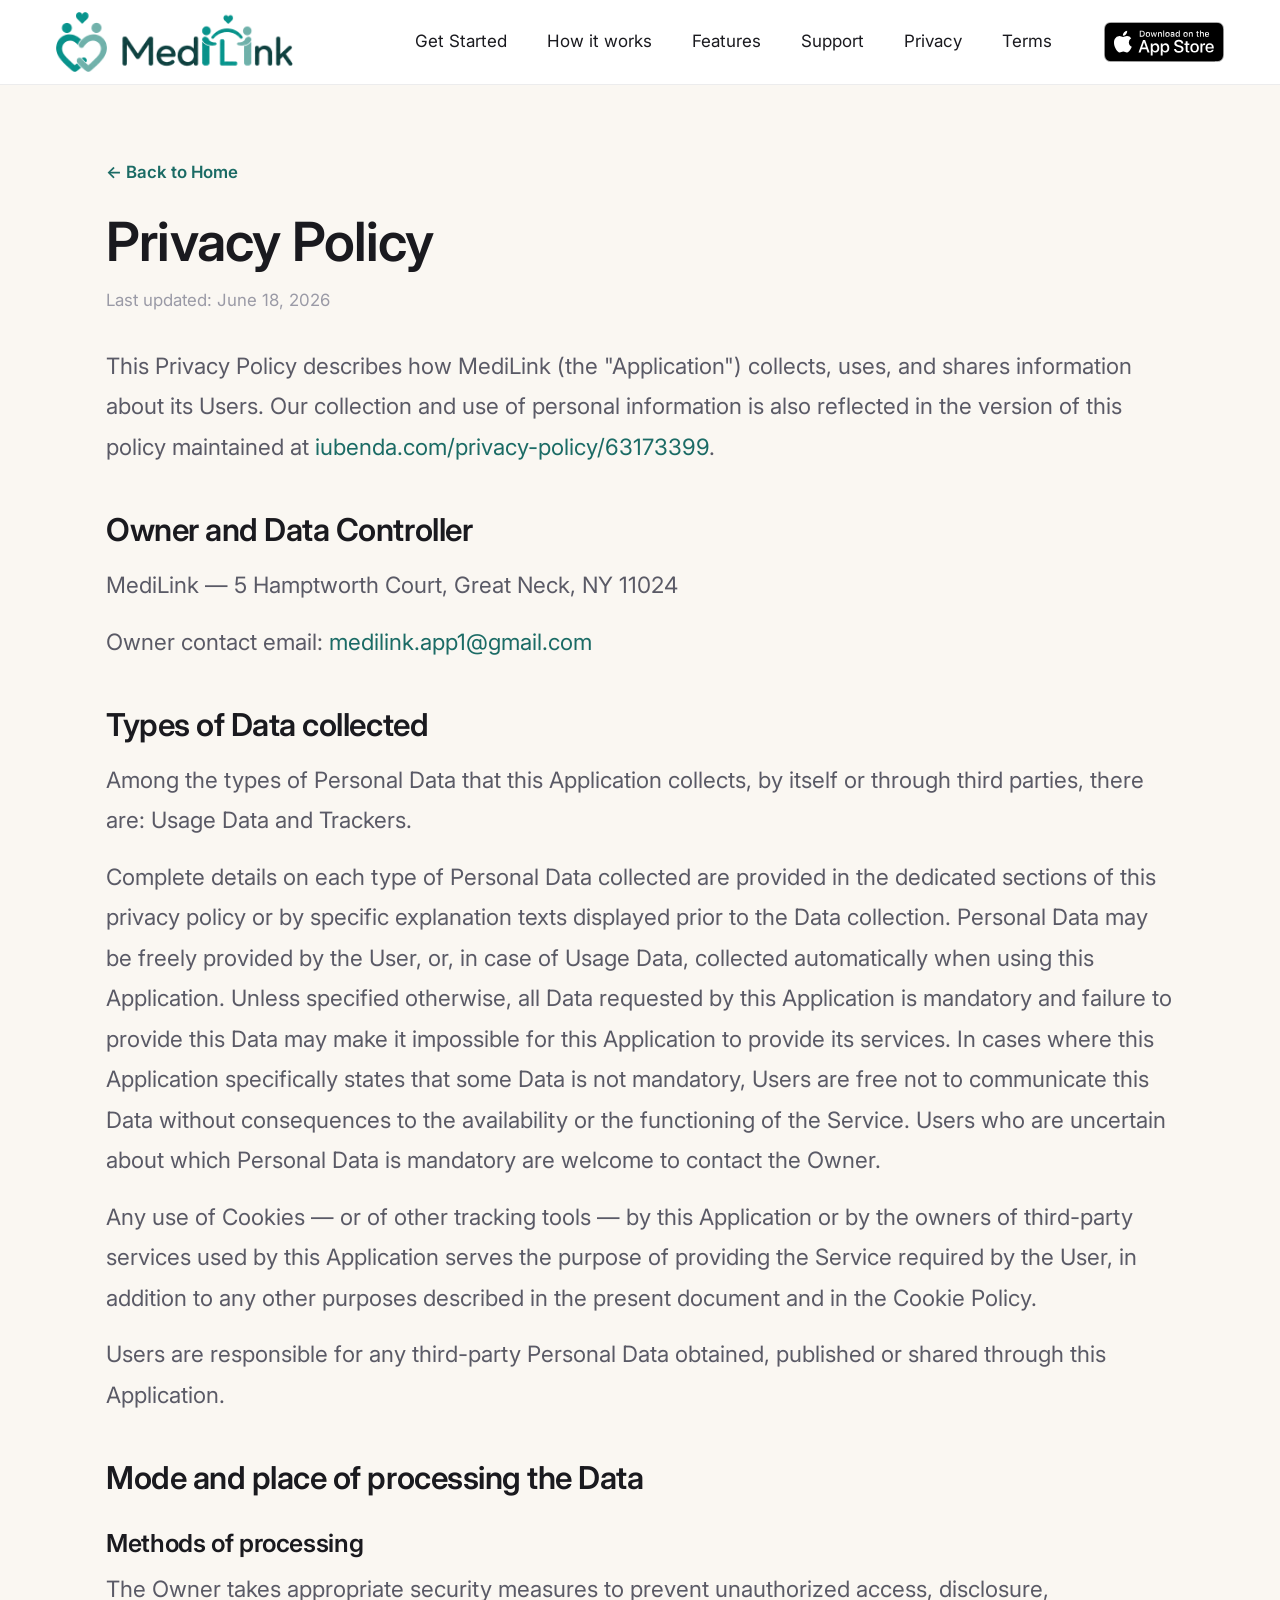
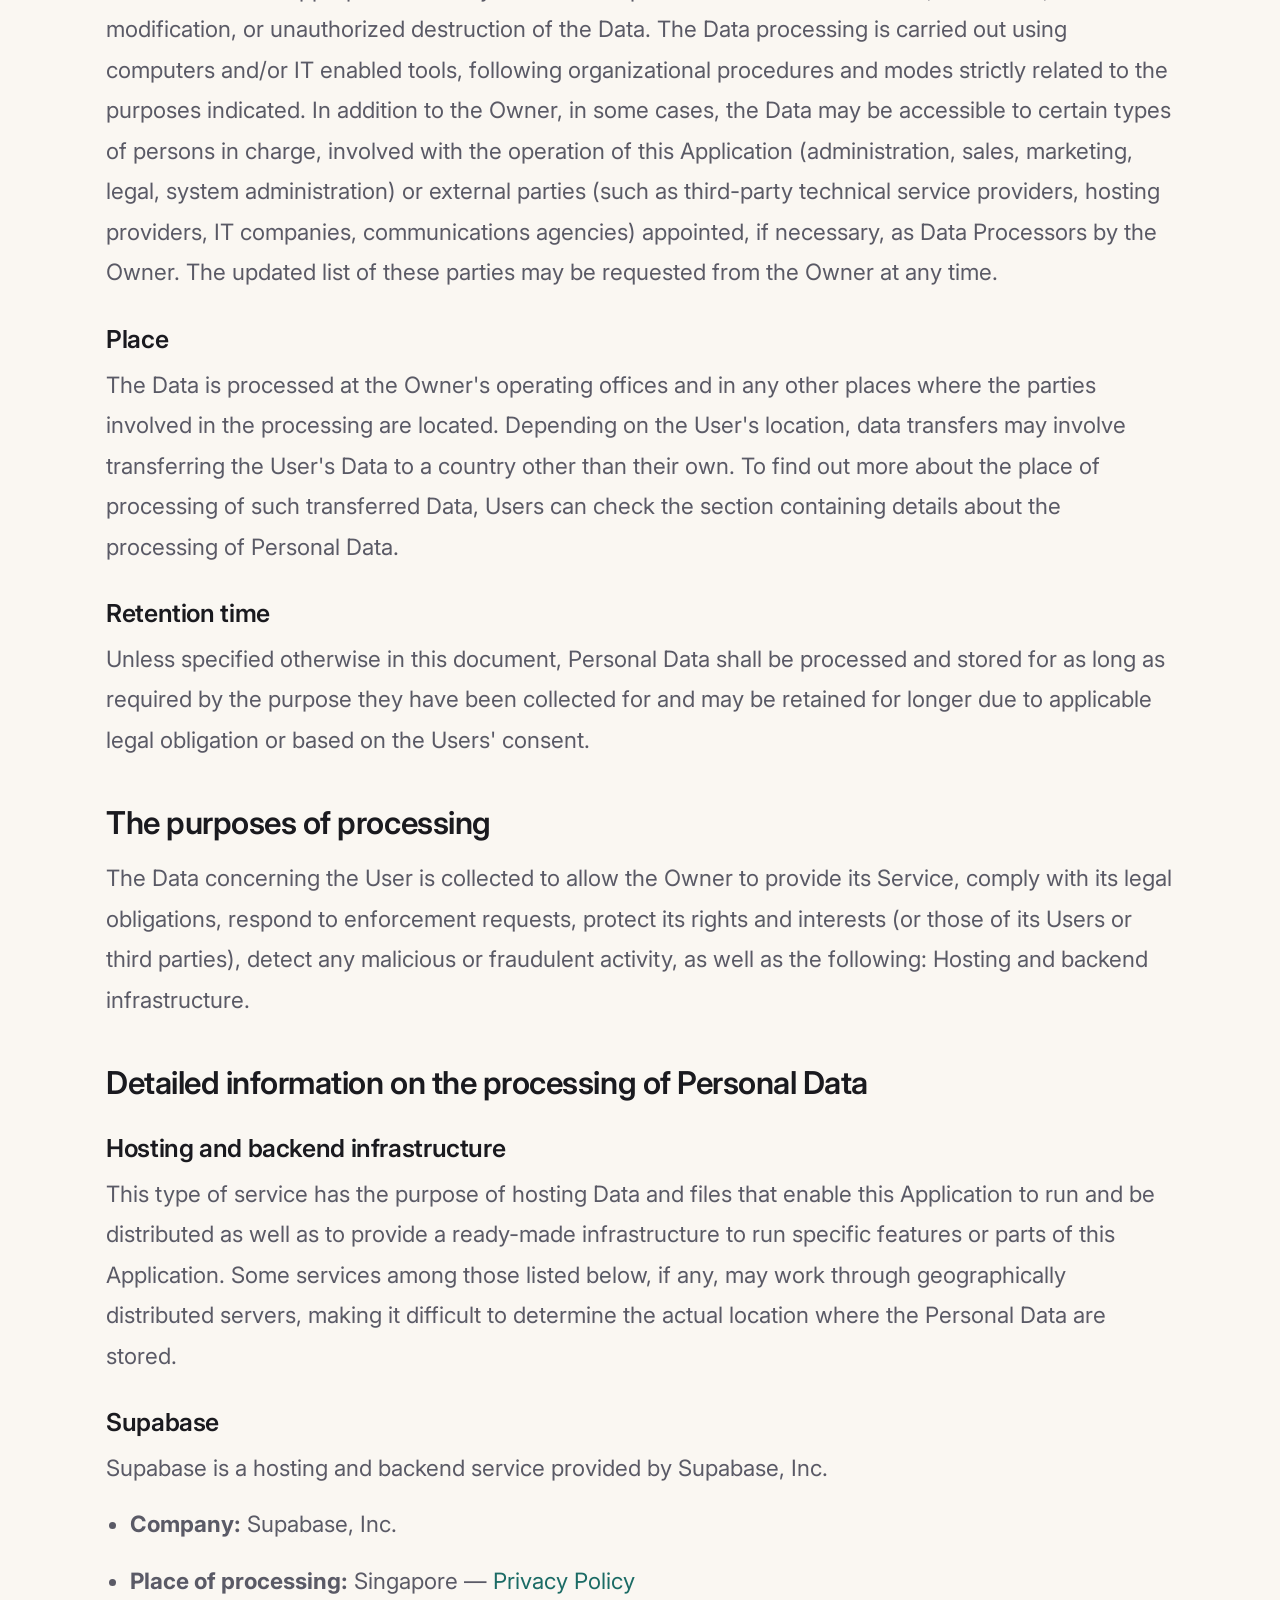
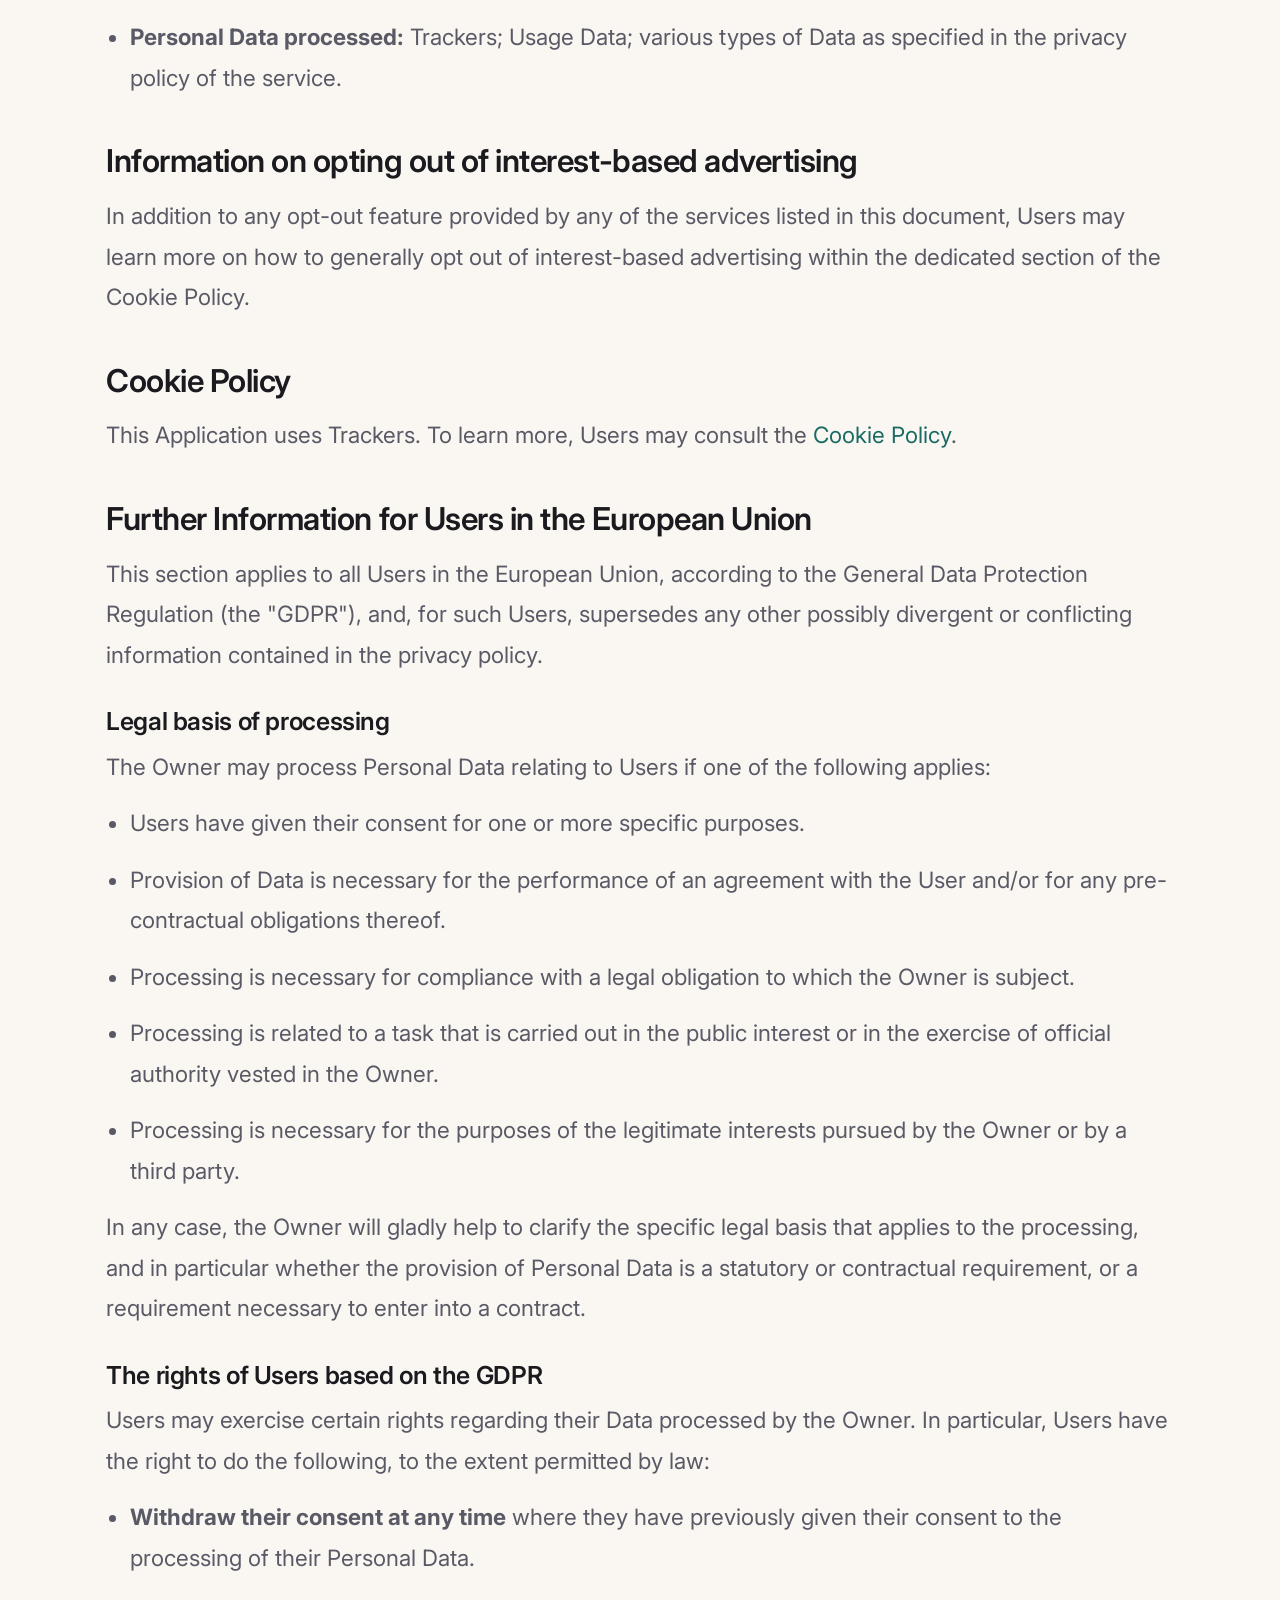
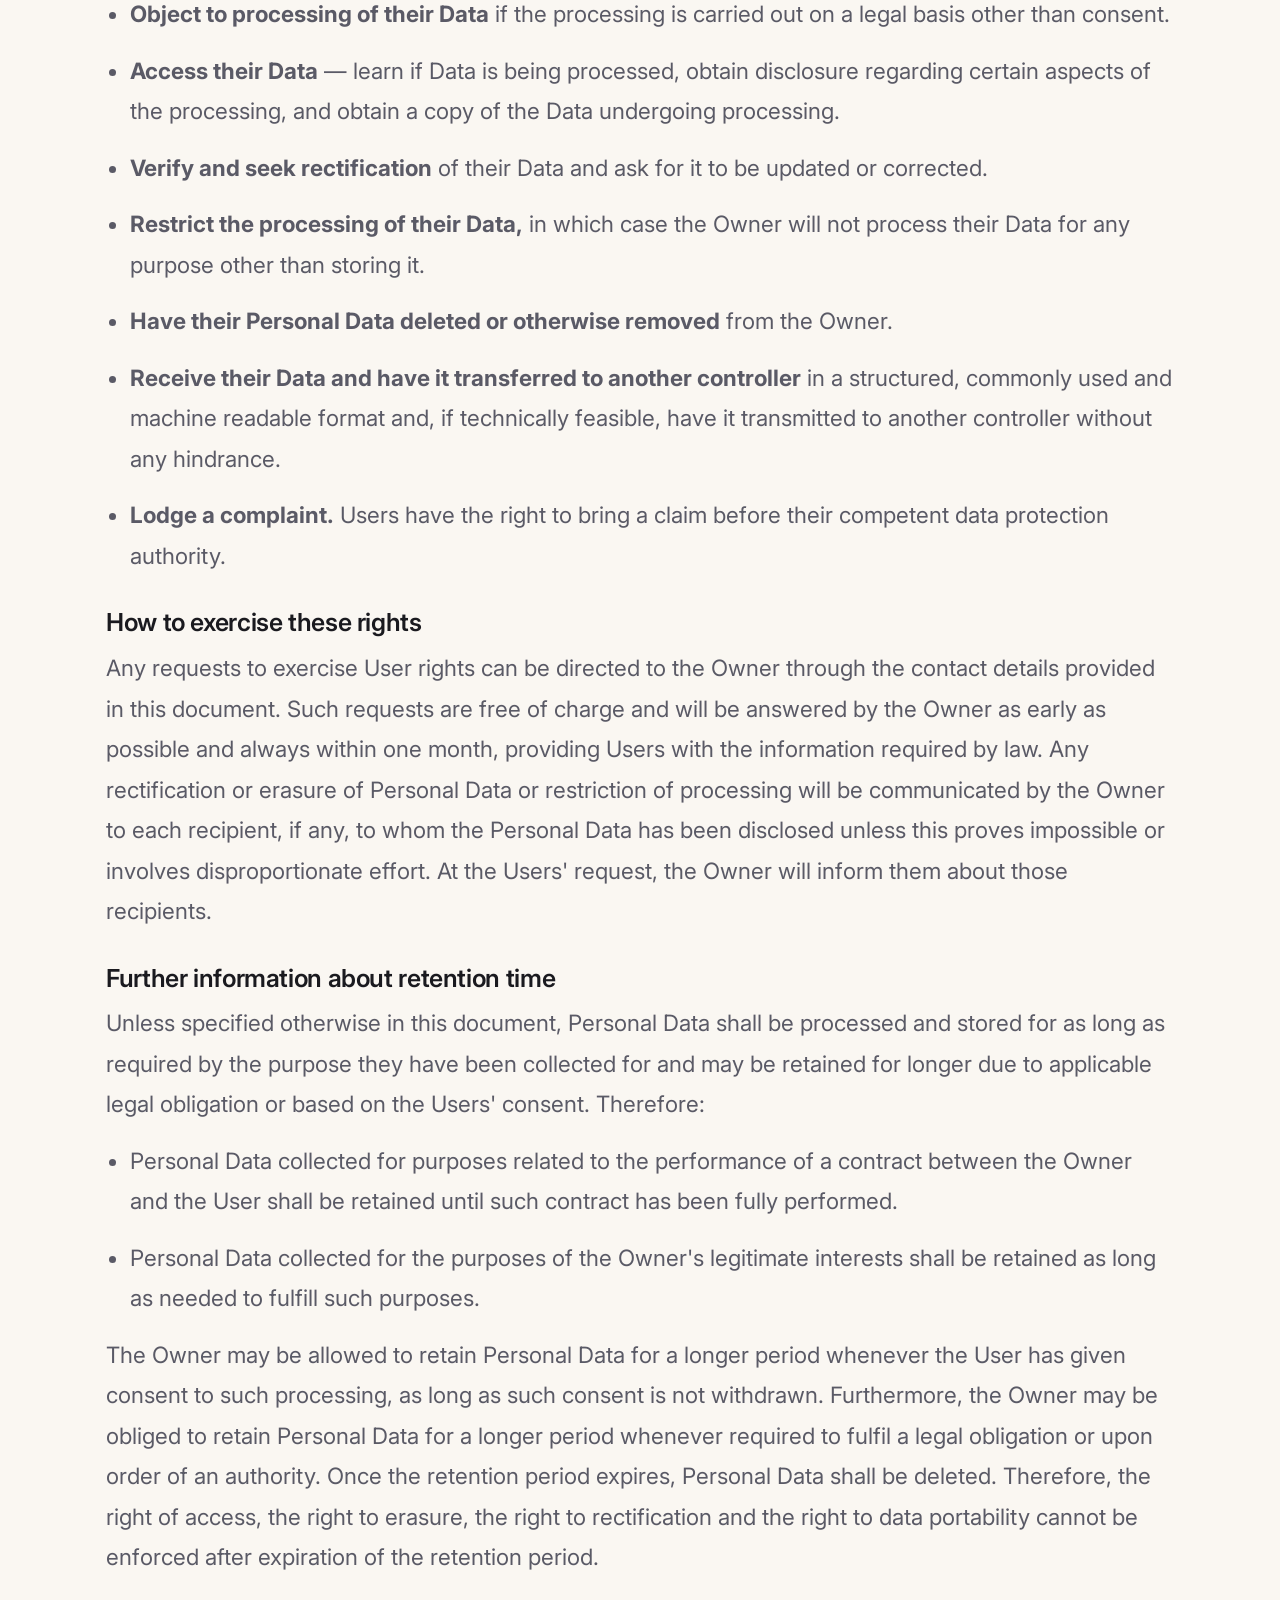
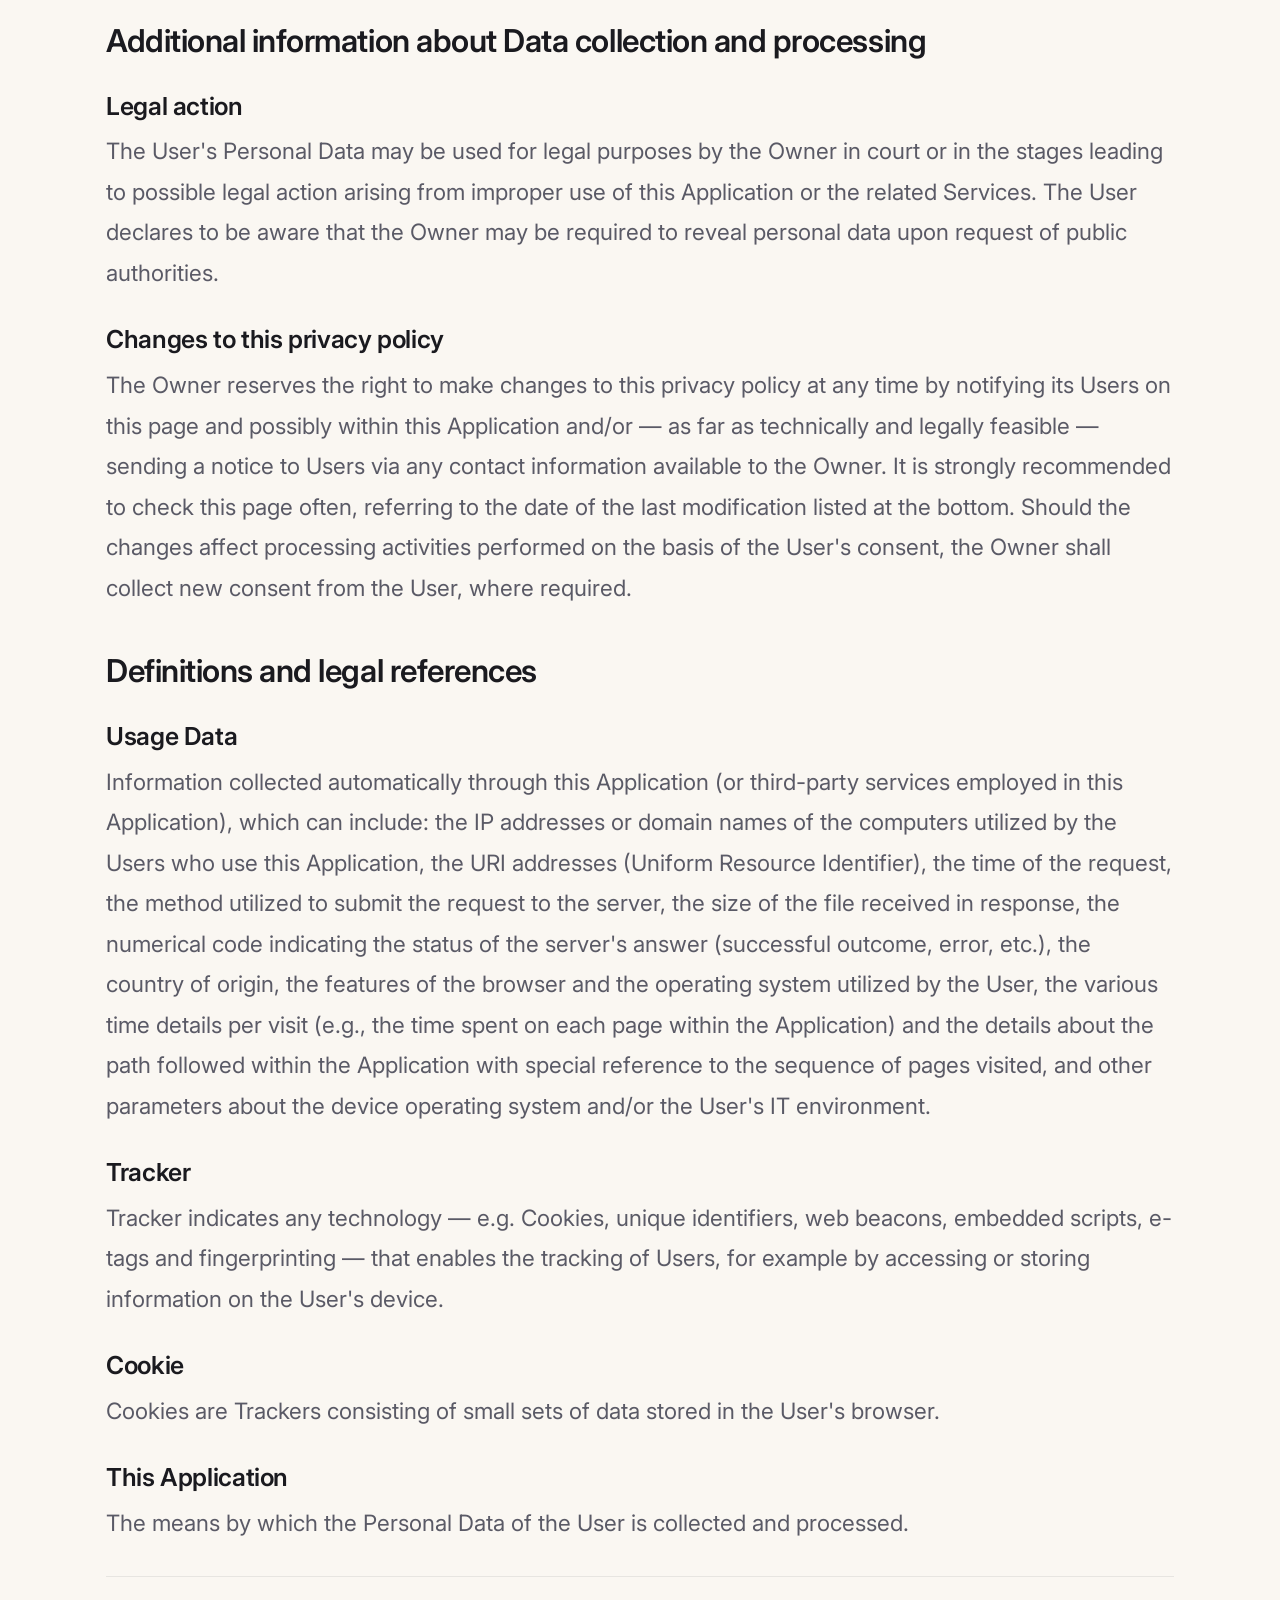
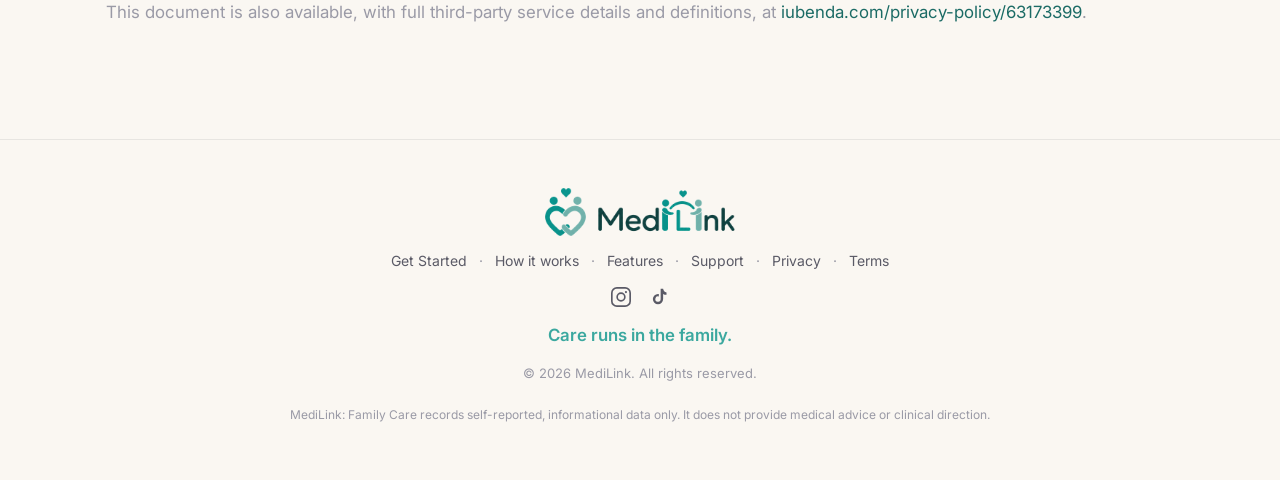
==== commit ff443257: "Add favicon" ====
--- a/privacy.html
+++ b/privacy.html
@@ -8,6 +8,8 @@
   <link rel="preconnect" href="https://fonts.googleapis.com" />
   <link rel="preconnect" href="https://fonts.gstatic.com" crossorigin />
   <link href="https://fonts.googleapis.com/css2?family=DM+Serif+Display:ital@0;1&family=Inter:wght@400;500;600&display=swap" rel="stylesheet" />
+  <link rel="icon" type="image/png" href="logosmall.png">
+  <link rel="apple-touch-icon" href="logosmall.png">
   <link rel="stylesheet" href="style.css" />
 </head>
 <body>
--- a/style.css
+++ b/style.css
@@ -336,7 +336,7 @@
 
 .hero-cta .note {
   font-size: 0.875rem;
-  color: var(--text-tertiary);
+  color: var(--text-secondary);
 }
 
 /* ===== Reusable phone frame ===== */
@@ -1782,6 +1782,16 @@
     display: none;
   }
 
+  /* Hide the App Store badge in the navbar on mobile — the hero already has a CTA */
+  .nav-cta {
+    display: none;
+  }
+
+  /* With links and CTA hidden, center the logo in the navbar on phones */
+  .nav {
+    justify-content: center;
+  }
+
   /* Hero: single column, photo behind centered text */
   .hero {
     min-height: 0;
@@ -1813,11 +1823,25 @@
     display: flex;
     flex-direction: column;
     align-items: center;
-  }
-
+    max-width: none;
+    width: 100%;
+  }
+
+  /* Cap the headline so it stops wrapping excessively on small screens */
+  .hero h1 {
+    font-size: 2.5rem;
+    line-height: 1.1;
+  }
+
+  /* Subtext: centered, full width, with comfortable horizontal padding */
   .hero .subhead {
+    text-align: center;
+    max-width: none;
+    width: 100%;
     margin-left: auto;
     margin-right: auto;
+    padding-left: 24px;
+    padding-right: 24px;
   }
 
   .hero-cta {
@@ -1841,6 +1865,29 @@
 
   .phone-frame--showcase {
     width: 220px;
+  }
+
+  /* Testimonials: stack into a single column, full-width cards with side margin.
+     Placed after the desktop .tm-grid (3-col) rule so it wins on mobile. */
+  .tm-grid {
+    grid-template-columns: 1fr;
+    max-width: none;
+  }
+
+  .tm-card {
+    width: auto;
+    margin-left: 16px;
+    margin-right: 16px;
+  }
+
+  /* Footer nav: allow links to wrap between items, but never mid-word */
+  .footer-links {
+    flex-wrap: wrap;
+    justify-content: center;
+  }
+
+  .footer-links a {
+    white-space: nowrap;
   }
 }
 
@@ -1996,3 +2043,67 @@
   line-height: 1.7;
   padding-bottom: 20px;
 }
+
+/* ===== Desktop text scale-up (text only, non-mobile ≥769px) =====
+   Enlarges headings and body copy by ~15% on larger screens.
+   Layout, images, and mobile (≤768px) are untouched. */
+@media (min-width: 769px) {
+  /* Hero */
+  .hero h1 {
+    font-size: clamp(46px, 6.6vw, 78px);
+  }
+  .hero .subhead {
+    font-size: 21px;
+  }
+
+  /* Section headings */
+  .why-title,
+  .how-title {
+    font-size: 46px;
+  }
+  .tm-title {
+    font-size: 42px;
+  }
+
+  /* Section sub-paragraphs / lead copy */
+  .section-head p {
+    font-size: 1.3rem;
+  }
+
+  /* Body copy */
+  body {
+    font-size: 1.05rem;
+  }
+  .tm-quote {
+    font-size: 17px;
+  }
+
+  /* Free-tool / feature card titles */
+  .fg-card-title {
+    font-size: 18px;
+  }
+}
+
+/* ===== Tablet nav: smaller header (769px–1024px) ===== */
+@media (min-width: 769px) and (max-width: 1024px) {
+  .nav {
+    height: 64px;
+    gap: 24px;
+  }
+
+  .nav-logo {
+    height: 44px;
+  }
+
+  .nav-links {
+    gap: 20px;
+  }
+
+  .nav-links a {
+    font-size: 15px;
+  }
+
+  .nav-cta.app-store-badge img {
+    height: 34px !important;
+  }
+}
